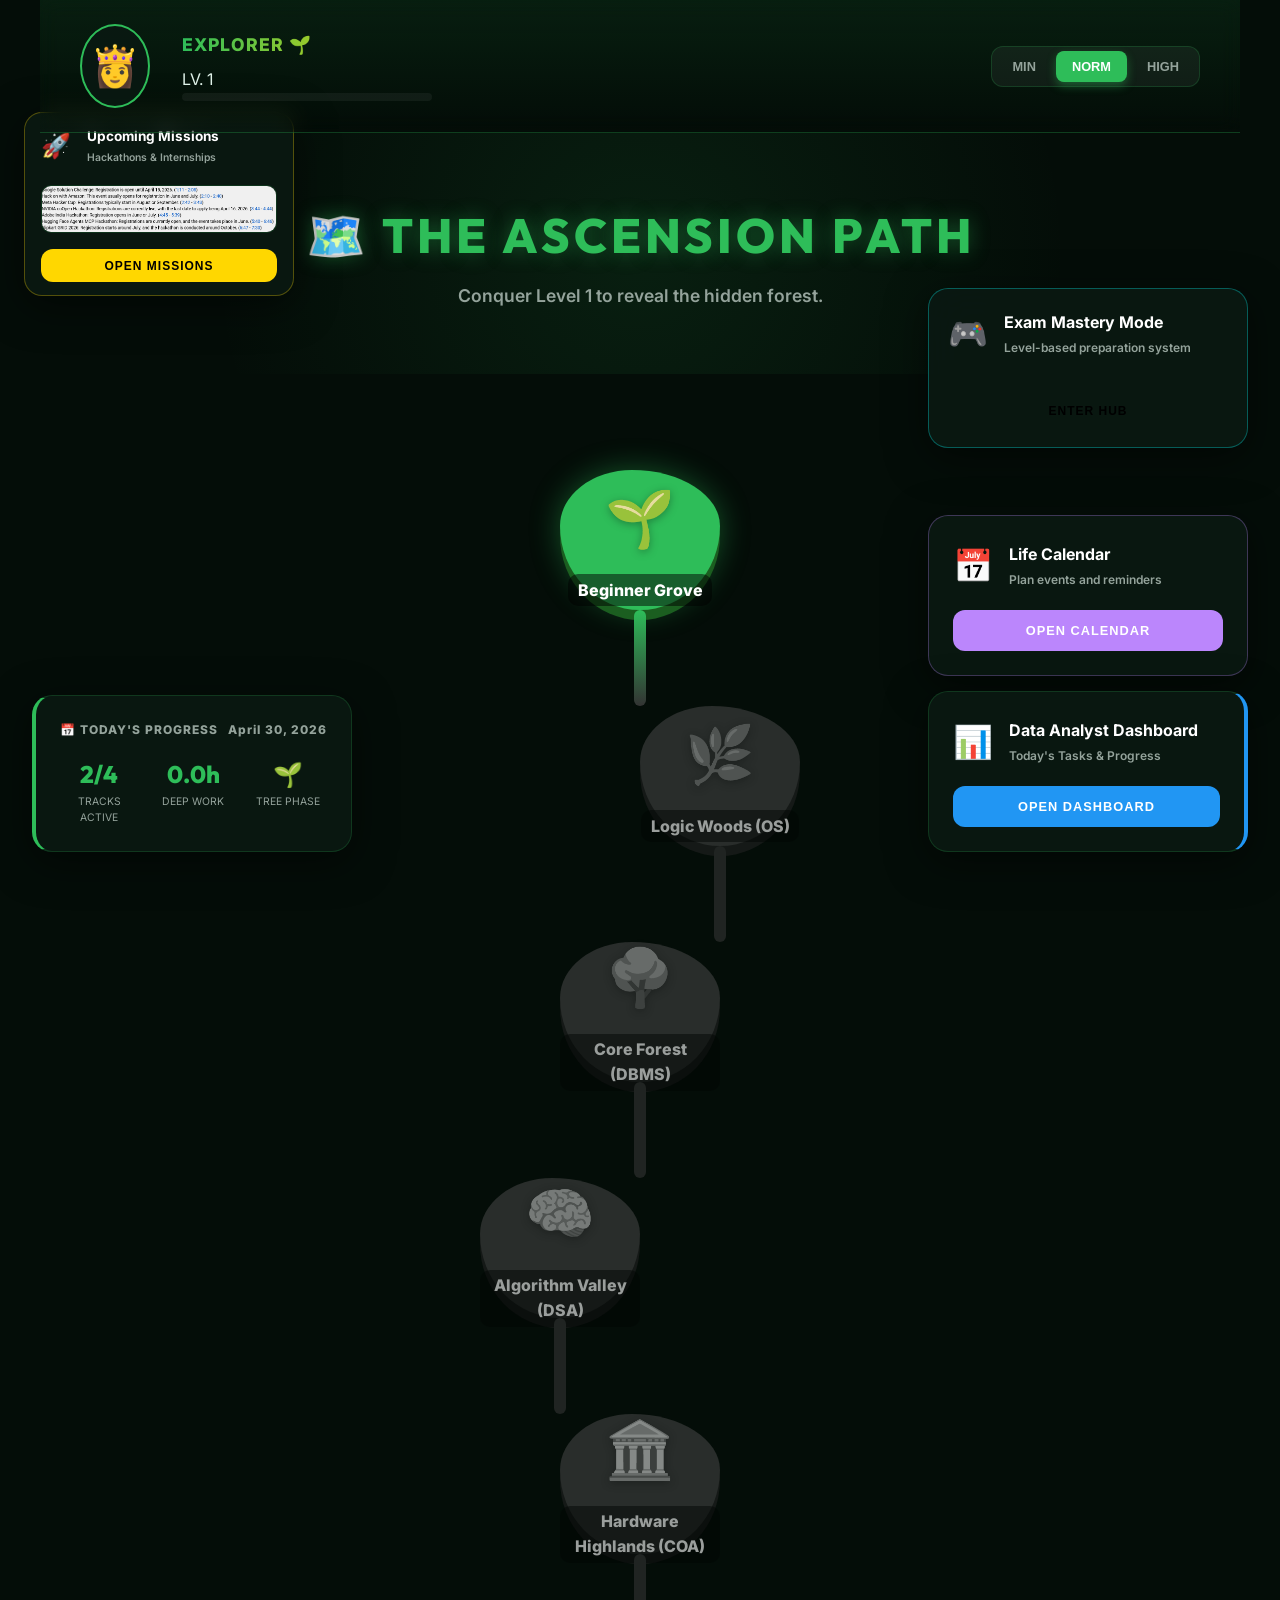
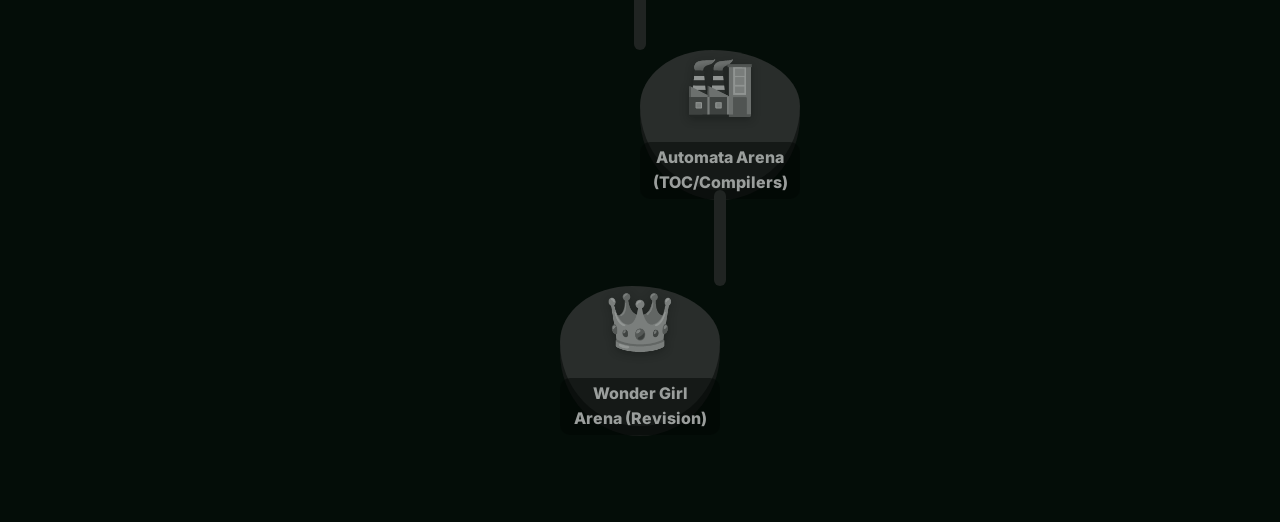
==== index.html @ e0b8d922 "🎮 FEATURE: Implemented 'Exam Mastery Mode' Hub. Added 3-level gamified study planner, progress track" ====
<!DOCTYPE html>
<html lang="en">
<head>
    <meta charset="UTF-8">
    <meta name="viewport" content="width=device-width, initial-scale=1.0">
    <title>SkillUp 2027 | The Forest Ascension Game</title>
    <link rel="stylesheet" href="style.css">
    <link href="https://fonts.googleapis.com/css2?family=Outfit:wght@400;700;800&family=Inter:wght@400;700&display=swap" rel="stylesheet">
</head>
<body class="theme-normal">
    <div id="toast" class="toast"></div>

    <div class="game-container">
        <!-- HUD & STREAK (UI/UX DESIGNER) -->
        <header class="game-hud">
            <div class="player-stats">
                <div class="player-avatar">👸</div>
                <div class="player-info">
                    <div id="playerRank" class="rank-title">Explorer 🌱</div>
                    <div class="xp-container">
                        <div class="xp-label">LV. <span id="playerLevel">1</span></div>
                        <div class="xp-bar-bg"><div id="xpFill" class="xp-bar-fill"></div></div>
                    </div>
                </div>
            </div>
            <div class="header-controls">
                <div id="energySelector" class="energy-modes">
                    <button class="energy-btn" data-mode="min">Min</button>
                    <button class="energy-btn active" data-mode="normal">Norm</button>
                    <button class="energy-btn" data-mode="high">High</button>
                </div>
            </div>
        </header>

        <main id="app">
            <!-- VIEW: HOME (WORLD MAP) -->
            <section id="view-home" class="view active">
                <div class="map-header">
                    <h2>🗺️ THE ASCENSION PATH</h2>
                    <p>Conquer Level 1 to reveal the hidden forest.</p>
                </div>
                
                <div id="levelPath" class="level-path-container"></div>
            </section>
        </main>

        <!-- FLOATING STATUS CARD (LEFT) -->
        <div class="daily-status-card">
            <div class="status-header">
                <span>📅 TODAY'S PROGRESS</span>
                <span class="status-date">April 30, 2026</span>
            </div>
            <div class="status-grid">
                <div class="stat-item">
                    <div class="stat-value">2/4</div>
                    <div class="stat-label">Tracks Active</div>
                </div>
                <div class="stat-item">
                    <div class="stat-value" id="statusFocusHours">0.0h</div>
                    <div class="stat-label">Deep Work</div>
                </div>
                <div class="stat-item">
                    <div class="stat-value">🌱</div>
                    <div class="stat-label">Tree Phase</div>
                </div>
            </div>
        </div>

        <!-- HACKATHON PORTAL (RIGHT-TOPMOST) -->
        <div class="hackathon-portal-card border-glow-gold">
            <div class="da-header">
                <span class="da-emoji">🚀</span>
                <div class="da-titles">
                    <h4>Upcoming Missions</h4>
                    <p>Hackathons & Internships</p>
                </div>
            </div>
            <div class="hackathon-img-container">
                <img src="hackathons.png" alt="Upcoming Hackathons" class="hackathon-img">
            </div>
            <button class="hackathon-btn" onclick="window.location.href='hackathons.html'">Open Missions</button>
        </div>

        <!-- EXAM MASTERY PORTAL (NEW) -->
        <div class="exam-portal-card border-glow-cyan">
            <div class="da-header">
                <span class="da-emoji">🎮</span>
                <div class="da-titles">
                    <h4>Exam Mastery Mode</h4>
                    <p>Level-based preparation system</p>
                </div>
            </div>
            <button class="exam-btn" onclick="window.location.href='exam.html'">Enter Hub</button>
        </div>

        <!-- LIFE CALENDAR PORTAL (RIGHT-MID) -->
        <div class="calendar-portal-card border-glow-purple">
            <div class="da-header">
                <span class="da-emoji">📅</span>
                <div class="da-titles">
                    <h4>Life Calendar</h4>
                    <p>Plan events and reminders</p>
                </div>
            </div>
            <button class="calendar-btn" onclick="window.location.href='calendar.html'">Open Calendar</button>
        </div>

        <!-- DATA ANALYST PORTAL (RIGHTBOTTOM) -->
        <div class="da-portal-card border-glow">
            <div class="da-header">
                <span class="da-emoji">📊</span>
                <div class="da-titles">
                    <h4>Data Analyst Dashboard</h4>
                    <p>Today's Tasks & Progress</p>
                </div>
            </div>
            <button class="da-btn" onclick="window.location.href='data_analyst.html'">Open Dashboard</button>
        </div>

        <footer class="game-footer">
            <!-- Footer controls if needed -->
        </footer>
    </div>

    <!-- LOAD SHARED ENGINE FIRST, THEN PAGE LOGIC -->
    <script src="shared.js"></script>
    <script src="map.js"></script>
</body>
</html>
---- style.css ----
/* style.css: Forest Ascension Base Styles & Variables 🌿 */

:root {
    --bg-dark: #040d08;
    --card-bg: rgba(10, 25, 18, 0.85);
    --primary: #2ebd59;
    --primary-glow: rgba(46, 189, 89, 0.4);
    --accent-gold: #ffd700;
    --accent-red: #ff4b2b;
    --text-main: #e0f2e9;
    --text-muted: #94a39b;
    --card-border: rgba(46, 189, 89, 0.2);
    --purple: #bb86fc;
    --blue: #2196f3;
    --orange: #ff9800;
    --transition: all 0.4s cubic-bezier(0.175, 0.885, 0.32, 1.275);
}

* { margin: 0; padding: 0; box-sizing: border-box; }

body {
    background-color: var(--bg-dark);
    color: var(--text-main);
    font-family: 'Inter', sans-serif;
    line-height: 1.6;
    overflow-x: hidden;
}

h1, h2, h3 { font-family: 'Outfit', sans-serif; font-weight: 800; }

.game-container { max-width: 1200px; margin: 0 auto; min-height: 100vh; }

/* --- HUD & Navigation --- */
.game-hud {
    padding: 1.5rem 2.5rem;
    display: flex;
    justify-content: space-between;
    align-items: center;
    background: linear-gradient(180deg, rgba(46,189,89,0.1) 0%, transparent 100%);
    border-bottom: 1px solid var(--card-border);
    position: sticky; top: 0; z-index: 1000; backdrop-filter: blur(10px);
}

.game-hud.hud-minimized {
    padding: 0.8rem 2rem;
    background: rgba(4, 13, 8, 0.8);
    border-bottom: 2px solid var(--primary);
}

.player-stats { display: flex; align-items: center; gap: 2rem; }
.player-avatar { 
    font-size: 2.5rem; padding: 0.5rem; background: var(--card-bg); 
    border-radius: 50%; border: 2px solid var(--primary);
}
.player-avatar.mini { font-size: 1.8rem; }

.player-info { display: flex; flex-direction: column; }
.rank-title {
    font-size: 1.1rem; font-weight: 800;
    background: linear-gradient(90deg, var(--primary), var(--accent-gold), var(--primary));
    background-size: 200% auto;
    -webkit-background-clip: text;
    background-clip: text;
    -webkit-text-fill-color: transparent;
    animation: shimmerText 5s linear infinite;
    text-transform: uppercase; letter-spacing: 1px;
}
.rank-title.mini { font-size: 0.9rem; }

@keyframes shimmerText { to { background-position: 200% center; } }

.xp-container { width: 250px; margin-top: 0.5rem; }
.xp-container.mini { width: 150px; margin-top: 0; }
.xp-bar-bg { width: 100%; height: 8px; background: rgba(255,255,255,0.05); border-radius: 10px; overflow: hidden; }
.xp-bar-fill { height: 100%; background: var(--primary); box-shadow: 0 0 15px var(--primary-glow); transition: width 0.6s ease; }

/* --- Energy Selector Pills --- */
.energy-modes {
    display: flex;
    background: rgba(255, 255, 255, 0.05);
    border: 1px solid var(--card-border);
    padding: 4px;
    border-radius: 12px;
    gap: 4px;
}

.energy-btn {
    background: transparent;
    border: none;
    color: var(--text-muted);
    padding: 0.5rem 1rem;
    font-size: 0.8rem;
    font-weight: 800;
    border-radius: 8px;
    cursor: pointer;
    transition: var(--transition);
    text-transform: uppercase;
}

.energy-btn.active {
    background: var(--primary);
    color: white;
    box-shadow: 0 4px 10px var(--primary-glow);
}

.energy-btn:hover:not(.active) {
    background: rgba(46, 189, 89, 0.1);
    color: var(--primary);
}

/* --- Map Hero Section --- */
.map-header {
    text-align: center;
    padding: 4rem 2rem;
    background: radial-gradient(circle at center, rgba(46, 189, 89, 0.1) 0%, transparent 70%);
}

.map-header h2 {
    font-size: 3rem;
    color: var(--primary);
    letter-spacing: 4px;
    text-shadow: 0 0 20px var(--primary-glow);
    margin-bottom: 0.5rem;
}

.map-header p {
    color: var(--text-muted);
    font-weight: 600;
    font-size: 1.1rem;
}

/* --- Floating Status Dashboard --- */
.daily-status-card {
    position: fixed;
    bottom: 3rem;
    left: 2rem;
    background: rgba(10, 25, 18, 0.9);
    backdrop-filter: blur(20px);
    border: 1px solid var(--card-border);
    border-left: 4px solid var(--primary);
    padding: 1.5rem;
    border-radius: 20px;
    width: 320px;
    z-index: 50;
    box-shadow: 0 10px 40px rgba(0,0,0,0.5);
    animation: slideInLeft 0.8s cubic-bezier(0.175, 0.885, 0.32, 1.275);
}

.status-header {
    display: flex;
    justify-content: space-between;
    font-size: 0.75rem;
    font-weight: 800;
    color: var(--text-muted);
    letter-spacing: 1px;
    margin-bottom: 1rem;
}

.status-grid {
    display: grid;
    grid-template-columns: repeat(3, 1fr);
    gap: 1rem;
    text-align: center;
}

.stat-value {
    font-size: 1.5rem;
    font-family: 'Outfit';
    font-weight: 800;
    color: var(--primary);
}

.stat-label {
    font-size: 0.65rem;
    color: var(--text-muted);
    text-transform: uppercase;
}

@keyframes slideInLeft {
    from { transform: translateX(-100px); opacity: 0; }
    to { transform: translateX(0); opacity: 1; }
}

/* --- Data Analyst Portal (Right Card) --- */
.da-portal-card {
    position: fixed;
    bottom: 3rem;
    right: 2rem;
    background: rgba(10, 25, 18, 0.9);
    backdrop-filter: blur(20px);
    border: 1px solid var(--card-border);
    border-right: 4px solid var(--blue);
    padding: 1.5rem;
    border-radius: 20px;
    width: 320px;
    z-index: 50;
    box-shadow: 0 10px 40px rgba(0,0,0,0.5);
    animation: slideInRight 0.8s cubic-bezier(0.175, 0.885, 0.32, 1.275);
}

.da-header {
    display: flex;
    align-items: center;
    gap: 1rem;
    margin-bottom: 1.2rem;
}

.da-emoji { font-size: 2rem; }
.da-titles h4 { font-size: 1rem; color: white; margin-bottom: 2px; }
.da-titles p { font-size: 0.75rem; color: var(--text-muted); font-weight: 600; }

.da-btn {
    background: var(--blue);
    color: white;
    border: none;
    padding: 0.8rem;
    border-radius: 12px;
    font-weight: 800;
    cursor: pointer;
    width: 100%;
    transition: var(--transition);
    text-transform: uppercase;
    font-size: 0.8rem;
    letter-spacing: 1px;
}

.da-btn:hover {
    transform: scale(1.05);
    box-shadow: 0 0 20px rgba(33, 150, 243, 0.4);
    filter: brightness(1.1);
}

/* --- Life Calendar Portal (Right-Top) --- */
.calendar-portal-card {
    position: fixed;
    bottom: 14rem;
    right: 2rem;
    background: rgba(10, 25, 18, 0.9);
    backdrop-filter: blur(20px);
    border: 1px solid var(--card-border);
    border-right: 4px solid var(--purple);
    padding: 1.5rem;
    border-radius: 20px;
    width: 320px;
    z-index: 50;
    box-shadow: 0 10px 40px rgba(0,0,0,0.5);
    animation: slideInRight 0.8s cubic-bezier(0.175, 0.885, 0.32, 1.275);
}

.border-glow-purple { border: 1px solid rgba(187, 134, 252, 0.3) !important; }

.calendar-btn {
    background: var(--purple);
    color: white;
    border: none;
    padding: 0.8rem;
    border-radius: 12px;
    font-weight: 800;
    cursor: pointer;
    width: 100%;
    transition: var(--transition);
    text-transform: uppercase;
    font-size: 0.8rem;
    letter-spacing: 1px;
}

.calendar-btn:hover {
    transform: scale(1.05);
    box-shadow: 0 0 20px rgba(187, 134, 252, 0.4);
    filter: brightness(1.1);
}

/* --- Hackathon Portal (Left-Top) --- */
.hackathon-portal-card {
    position: fixed;
    top: 7rem;
    left: 1.5rem;
    background: rgba(10, 25, 18, 0.9);
    backdrop-filter: blur(20px);
    border: 1px solid var(--card-border);
    border-left: 4px solid var(--accent-gold);
    padding: 0.8rem 1rem;
    border-radius: 18px;
    width: 270px;
    z-index: 50;
    box-shadow: 0 10px 40px rgba(0,0,0,0.5);
    animation: slideInLeft 0.8s cubic-bezier(0.175, 0.885, 0.32, 1.275);
}

.hackathon-portal-card .da-emoji { font-size: 1.5rem; }
.hackathon-portal-card .da-titles h4 { font-size: 0.85rem; }
.hackathon-portal-card .da-titles p { font-size: 0.65rem; }

/* --- Exam Mastery Portal (Cyan Accent) --- */
.exam-portal-card {
    position: fixed;
    top: 18rem; /* Positioned below Hackathon portal */
    right: 2rem;
    background: rgba(10, 25, 18, 0.9);
    backdrop-filter: blur(20px);
    border: 1px solid var(--card-border);
    border-right: 4px solid var(--accent-cyan);
    padding: 1.2rem;
    border-radius: 20px;
    width: 320px;
    z-index: 50;
    box-shadow: 0 10px 40px rgba(0,0,0,0.5);
    animation: slideInRight 0.8s cubic-bezier(0.175, 0.885, 0.32, 1.275);
}

.border-glow-cyan { border: 1px solid rgba(0, 255, 255, 0.3) !important; }

.exam-btn {
    background: var(--accent-cyan);
    color: black;
    border: none;
    padding: 0.6rem;
    border-radius: 12px;
    font-weight: 800;
    cursor: pointer;
    width: 100%;
    margin-top: 1rem;
    transition: var(--transition);
    text-transform: uppercase;
    font-size: 0.75rem;
    letter-spacing: 1px;
}

.exam-btn:hover {
    transform: scale(1.05);
    box-shadow: 0 0 20px rgba(0, 255, 255, 0.4);
    filter: brightness(1.1);
}

/* --- Level Layout --- */
.level-group {
    background: rgba(255, 255, 255, 0.03);
    border: 1px solid var(--card-border);
    border-radius: 20px;
    padding: 1.5rem;
    margin-bottom: 2rem;
}

.level-header {
    display: flex;
    justify-content: space-between;
    align-items: center;
    margin-bottom: 1.5rem;
}

.level-title {
    font-size: 1.2rem;
    font-weight: 800;
    color: var(--text-main);
}

.phase-tag {
    padding: 0.4rem 0.8rem;
    border-radius: 20px;
    font-size: 0.75rem;
    font-weight: 700;
    text-transform: uppercase;
}

.phase-foundation { background: rgba(46, 189, 89, 0.2); color: var(--primary); }
.phase-strengthen { background: rgba(255, 215, 0, 0.2); color: var(--accent-gold); }
.phase-exam { background: rgba(255, 87, 87, 0.2); color: #ff5757; }

.task-grid-exam {
    display: grid;
    grid-template-columns: repeat(auto-fill, minmax(280px, 1fr));
    gap: 1.2rem;
}

.day-card-mastery {
    background: rgba(255, 255, 255, 0.05);
    border: 1px solid var(--card-border);
    border-radius: 15px;
    padding: 1.2rem;
    transition: var(--transition);
}

.day-card-mastery:hover {
    background: rgba(255, 255, 255, 0.08);
    transform: translateY(-5px);
}

.day-date-mastery {
    font-size: 0.85rem;
    font-weight: 700;
    color: var(--text-muted);
    margin-bottom: 0.8rem;
    display: block;
}

.subject-item {
    display: flex;
    align-items: center;
    gap: 10px;
    margin-bottom: 0.6rem;
    cursor: pointer;
}

.subject-name {
    font-size: 0.95rem;
    font-weight: 600;
    color: var(--text-main);
}

.subject-desc {
    font-size: 0.75rem;
    color: var(--text-muted);
    font-weight: 400;
}

.hackathon-btn {
    background: var(--accent-gold);
    color: black;
    border: none;
    padding: 0.6rem;
    border-radius: 12px;
    font-weight: 800;
    cursor: pointer;
    width: 100%;
    margin-top: 1rem;
    transition: var(--transition);
    text-transform: uppercase;
    font-size: 0.75rem;
    letter-spacing: 1px;
}

.hackathon-btn:hover {
    transform: scale(1.05);
    box-shadow: 0 0 20px rgba(255, 215, 0, 0.4);
    filter: brightness(1.1);
}

/* --- Hackathon Hub Page --- */
.hub-view-container {
    max-width: 1000px;
    margin: 2rem auto;
    background: var(--card-bg);
    backdrop-filter: blur(20px);
    border: 1px solid var(--card-border);
    border-radius: 25px;
    padding: 2.5rem;
    box-shadow: 0 20px 50px rgba(0,0,0,0.5);
    animation: fadeIn 0.8s ease-out;
}

.hub-img-full {
    width: 100%;
    border-radius: 15px;
    border: 1px solid var(--card-border);
    box-shadow: 0 10px 30px rgba(0,0,0,0.3);
}

.border-glow-gold { border: 1px solid rgba(255, 215, 0, 0.3) !important; }

.hackathon-img-container {
    margin-top: 0.8rem;
    border-radius: 10px;
    overflow: hidden;
    border: 1px solid var(--card-border);
    max-height: 120px;
    overflow-y: auto;
    background: rgba(0,0,0,0.2);
}

.hackathon-img {
    width: 100%;
    display: block;
    filter: brightness(0.9) contrast(1.1);
}

/* Custom scrollbar for the image container */
.hackathon-img-container::-webkit-scrollbar { width: 4px; }
.hackathon-img-container::-webkit-scrollbar-track { background: transparent; }
.hackathon-img-container::-webkit-scrollbar-thumb { background: var(--accent-gold); border-radius: 10px; }

@keyframes slideInRight {
    from { transform: translateX(100px); opacity: 0; }
    to { transform: translateX(0); opacity: 1; }
}

/* --- Common UI (Modals, Toasts) --- */
.toast {
    position: fixed; top: 20px; left: 50%; transform: translateX(-50%) translateY(-100px);
    background: var(--primary); color: white; padding: 1rem 2.5rem; border-radius: 30px; 
    box-shadow: 0 10px 30px rgba(0,0,0,0.5); z-index: 10000; transition: var(--transition); opacity: 0;
}
.toast.active { transform: translateX(-50%) translateY(0); opacity: 1; }

.modal {
    position: fixed; inset: 0; background: rgba(0,0,0,0.85); display: flex; align-items: center; justify-content: center;
    z-index: 9999; opacity: 0; pointer-events: none; transition: opacity 0.3s ease;
}
.modal.active { opacity: 1; pointer-events: all; }
.modal-content { background: #0a1912; width: 90%; max-width: 600px; border: 1px solid var(--primary); border-radius: 25px; padding: 2.5rem; position: relative; }

.close-btn { position: absolute; top: 1rem; right: 1.5rem; font-size: 2rem; cursor: pointer; color: var(--text-muted); }
.mission-box { background: rgba(255,255,255,0.05); padding: 1.5rem; border-radius: 15px; margin: 1.5rem 0; border: 1px solid var(--card-border); }
.mission-text { font-size: 1.3rem; font-weight: 800; color: white; }

.btn-main { background: var(--primary); color: white; border: none; padding: 1rem 2rem; border-radius: 15px; font-weight: 800; cursor: pointer; width: 100%; transition: var(--transition); }
.btn-main:hover { transform: scale(1.02); filter: brightness(1.1); box-shadow: 0 5px 20px var(--primary-glow); }

.btn-back-main {
    background: rgba(255, 255, 255, 0.05);
    border: 1px solid var(--card-border);
    color: var(--text-main);
    padding: 0.6rem 1.2rem;
    border-radius: 12px;
    font-weight: 800;
    cursor: pointer;
    transition: var(--transition);
    font-size: 0.85rem;
    display: flex;
    align-items: center;
    gap: 0.5rem;
}

.btn-back-main:hover {
    background: var(--card-border);
    transform: translateX(-5px);
    color: var(--primary);
    box-shadow: 0 0 15px var(--primary-glow);
}

/* --- Checkbox --- */
.check-container { display: flex; align-items: center; gap: 1rem; cursor: pointer; margin-bottom: 1.5rem; }
.checkmark { width: 25px; height: 25px; border: 2px solid var(--primary); border-radius: 6px; position: relative; }

/* --- Duolingo Island Path Layout --- */
.level-path-container {
    padding: 6rem 2rem;
    display: flex;
    flex-direction: column;
    align-items: center;
    gap: 6rem;
    max-width: 800px;
    margin: 0 auto;
    position: relative;
}

.island-node {
    width: 160px;
    height: 140px;
    background: #2e7d32;
    /* Forest Green */
    border-radius: 45% 55% 50% 50% / 40% 40% 60% 60%;
    /* Irregular Island Shape */
    display: flex;
    flex-direction: column;
    justify-content: center;
    align-items: center;
    text-align: center;
    cursor: pointer;
    transition: var(--transition);
    position: relative;
    z-index: 2;
    box-shadow: 0 10px 0 #1b5e20;
    /* 3D Depth */
}

/* Zig-zag offsets for Duolingo feel */
.island-node:nth-child(4n+1) { transform: translateX(0); }
.island-node:nth-child(4n+2) { transform: translateX(80px); }
.island-node:nth-child(4n+3) { transform: translateX(0); }
.island-node:nth-child(4n+4) { transform: translateX(-80px); }

.island-node.completed {
    background: #fbc02d;
    box-shadow: 0 10px 0 #f57f17;
}

.island-node.active {
    background: var(--primary);
    box-shadow: 0 10px 0 #1b5e20, 0 0 30px var(--primary-glow);
    animation: floatIsland 3s infinite ease-in-out;
}

@keyframes floatIsland {
    0%, 100% { transform: translateY(0) scale(1.1); }
    50% { transform: translateY(-10px) scale(1.12); }
}

.island-node.locked {
    background: #424242;
    box-shadow: 0 10px 0 #212121;
    filter: grayscale(1) opacity(0.6);
    cursor: not-allowed;
    pointer-events: none;
}

.island-icon {
    font-size: 3.5rem;
    margin-bottom: 0.2rem;
    filter: drop-shadow(0 2px 4px rgba(0, 0, 0, 0.3));
}

.island-label {
    font-size: 1rem;
    font-weight: 800;
    color: white;
    background: rgba(0, 0, 0, 0.5);
    padding: 0.2rem 0.6rem;
    border-radius: 10px;
    margin-top: 0.5rem;
}

/* Duolingo Connectors (The Path) */
.island-connector {
    width: 12px;
    background: #333;
    position: absolute;
    top: 100%;
    left: 50%;
    transform: translateX(-50%);
    height: 6rem;
    z-index: 1;
    border-radius: 6px;
}

.island-node.completed .island-connector {
    background: #fbc02d;
}

.island-node.active .island-connector {
    background: linear-gradient(to bottom, var(--primary), #333);
}

.island-node:last-child .island-connector {
    display: none;
}
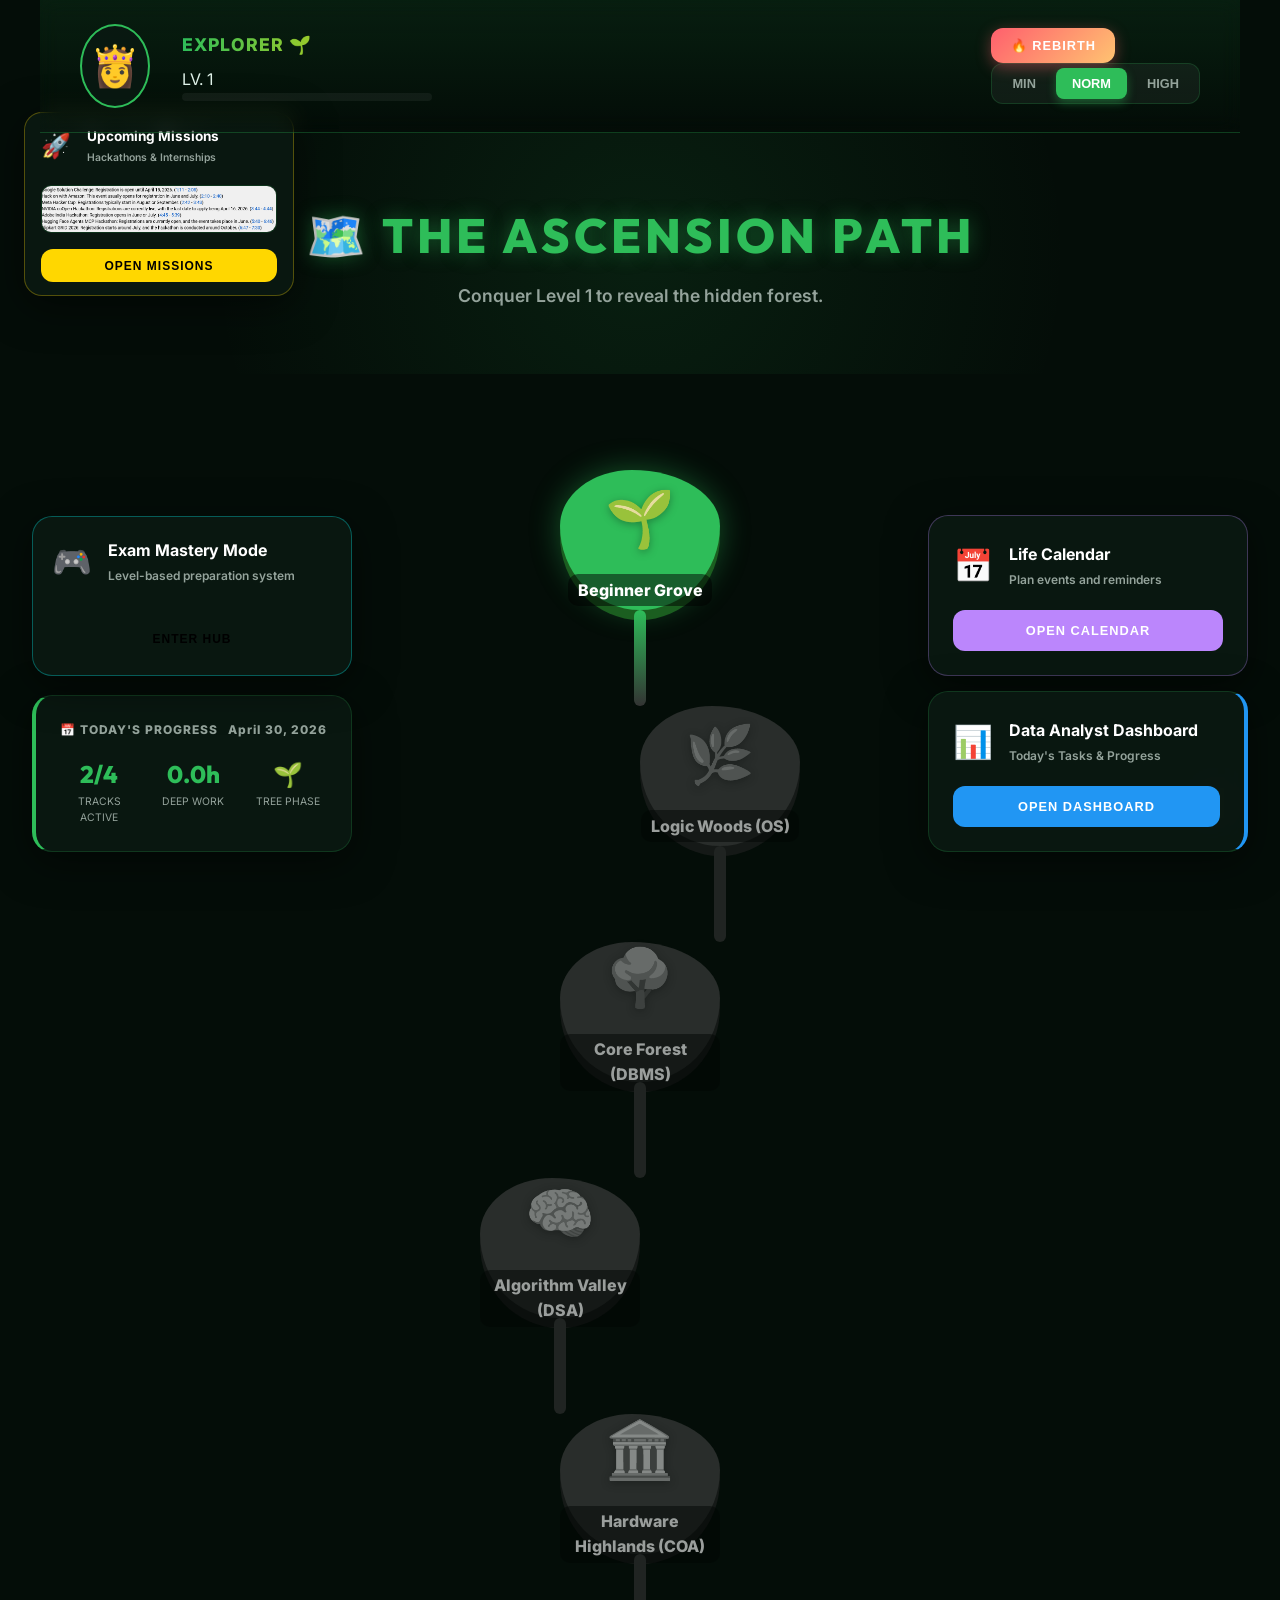
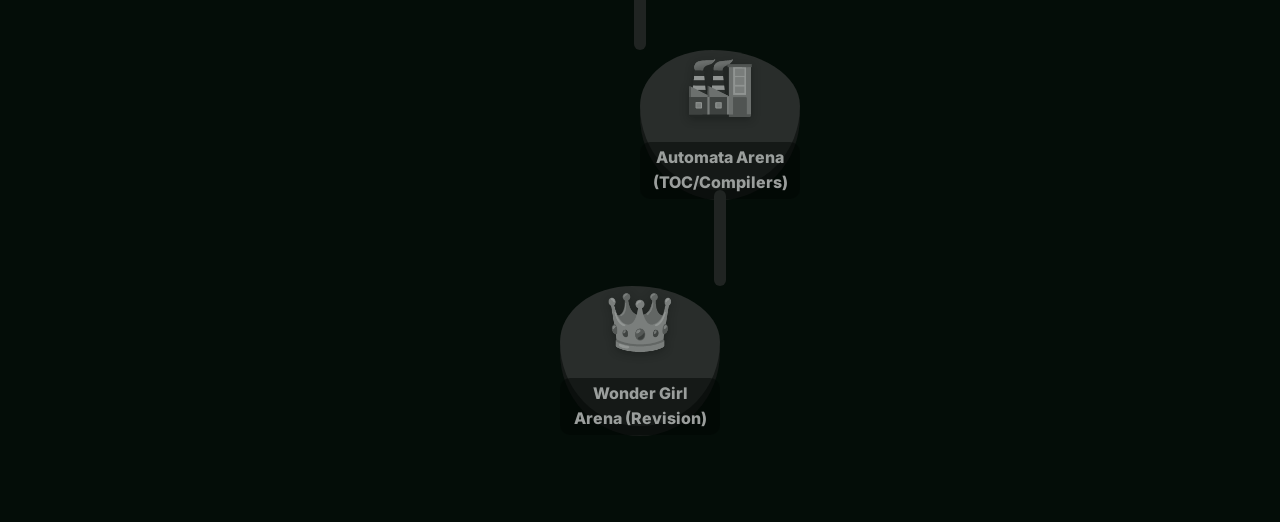
==== commit 29623264: "🔥 PROJECT REBIRTH: Implemented Phoenix Reset, 7-Day ML Sprint, Tree Growth Magic, and 5 AM Purpose r" ====
--- a/index.html
+++ b/index.html
@@ -24,6 +24,7 @@
                 </div>
             </div>
             <div class="header-controls">
+                <button class="phoenix-reset-btn" onclick="window.phoenixReset()" title="Phoenix Reset: Restart from April 10th">🔥 Rebirth</button>
                 <div id="energySelector" class="energy-modes">
                     <button class="energy-btn" data-mode="min">Min</button>
                     <button class="energy-btn active" data-mode="normal">Norm</button>
@@ -41,6 +42,12 @@
                 </div>
                 
                 <div id="levelPath" class="level-path-container"></div>
+
+                <!-- THE TREE OF RESILIENCE -->
+                <div class="tree-of-resilience" id="streakTree">
+                    <div class="tree-trunk"></div>
+                    <div id="treeLeaves" class="tree-leaves"></div>
+                </div>
             </section>
         </main>
 
--- a/style.css
+++ b/style.css
@@ -294,18 +294,18 @@
 /* --- Exam Mastery Portal (Cyan Accent) --- */
 .exam-portal-card {
     position: fixed;
-    top: 18rem; /* Positioned below Hackathon portal */
-    right: 2rem;
+    bottom: 14rem; /* Positioned above Today's Progress */
+    left: 2rem;
     background: rgba(10, 25, 18, 0.9);
     backdrop-filter: blur(20px);
     border: 1px solid var(--card-border);
-    border-right: 4px solid var(--accent-cyan);
+    border-left: 4px solid var(--accent-cyan);
     padding: 1.2rem;
     border-radius: 20px;
     width: 320px;
     z-index: 50;
     box-shadow: 0 10px 40px rgba(0,0,0,0.5);
-    animation: slideInRight 0.8s cubic-bezier(0.175, 0.885, 0.32, 1.275);
+    animation: slideInLeft 0.8s cubic-bezier(0.175, 0.885, 0.32, 1.275);
 }
 
 .border-glow-cyan { border: 1px solid rgba(0, 255, 255, 0.3) !important; }
@@ -528,8 +528,57 @@
 }
 
 /* --- Checkbox --- */
-.check-container { display: flex; align-items: center; gap: 1rem; cursor: pointer; margin-bottom: 1.5rem; }
-.checkmark { width: 25px; height: 25px; border: 2px solid var(--primary); border-radius: 6px; position: relative; }
+.check-container {
+    display: flex;
+    align-items: center;
+    cursor: pointer;
+    position: relative;
+    user-select: none;
+}
+
+.check-container input {
+    position: absolute;
+    opacity: 0;
+    cursor: pointer;
+    height: 0;
+    width: 0;
+}
+
+.checkmark {
+    height: 24px;
+    width: 24px;
+    background-color: rgba(255, 255, 255, 0.05);
+    border: 2px solid var(--primary);
+    border-radius: 6px;
+    transition: var(--transition);
+    position: relative;
+    display: inline-block;
+}
+
+.check-container:hover input ~ .checkmark {
+    background-color: rgba(46, 189, 89, 0.1);
+}
+
+.check-container input:checked ~ .checkmark {
+    background-color: var(--primary);
+}
+
+.checkmark:after {
+    content: "";
+    position: absolute;
+    display: none;
+    left: 7px;
+    top: 3px;
+    width: 6px;
+    height: 11px;
+    border: solid white;
+    border-width: 0 3px 3px 0;
+    transform: rotate(45deg);
+}
+
+.check-container input:checked ~ .checkmark:after {
+    display: block;
+}
 
 /* --- Duolingo Island Path Layout --- */
 .level-path-container {
@@ -632,4 +681,99 @@
 
 .island-node:last-child .island-connector {
     display: none;
+}
+
+/* --- Phoenix Reset Button --- */
+.phoenix-reset-btn {
+    background: linear-gradient(135deg, #ff5f6d, #ffc371);
+    color: white;
+    border: none;
+    padding: 0.6rem 1.2rem;
+    border-radius: 12px;
+    font-weight: 800;
+    cursor: pointer;
+    font-size: 0.8rem;
+    box-shadow: 0 4px 15px rgba(255, 95, 109, 0.4);
+    transition: var(--transition);
+    text-transform: uppercase;
+    letter-spacing: 1px;
+    margin-right: 1rem;
+}
+
+.phoenix-reset-btn:hover {
+    transform: scale(1.05) rotate(-2deg);
+    box-shadow: 0 0 25px rgba(255, 95, 109, 0.6);
+}
+
+/* --- The Tree of Resilience --- */
+.tree-of-resilience {
+    position: absolute;
+    bottom: 2rem;
+    right: 2rem;
+    width: 60px;
+    height: 80px;
+    display: flex;
+    flex-direction: column;
+    align-items: center;
+    pointer-events: none;
+}
+
+.tree-trunk {
+    width: 12px;
+    height: 30px;
+    background: #5d4037;
+    border-radius: 2px;
+    position: relative;
+    z-index: 1;
+}
+
+.tree-leaves {
+    width: 60px;
+    height: 40px;
+    position: relative;
+    display: flex;
+    flex-wrap: wrap;
+    justify-content: center;
+    gap: 4px;
+    margin-bottom: -5px;
+}
+
+.leaf {
+    width: 12px;
+    height: 12px;
+    background: var(--primary);
+    border-radius: 50% 0 50% 0;
+    transform: rotate(45deg);
+    animation: leafAppear 0.5s ease-out forwards;
+    box-shadow: 0 0 10px var(--primary-glow);
+}
+
+@keyframes leafAppear {
+    from { transform: scale(0) rotate(0); opacity: 0; }
+    to { transform: scale(1) rotate(45deg); opacity: 1; }
+}
+
+/* --- Magic Glows --- */
+.phoenix-reborn-text {
+    background: linear-gradient(90deg, #ffc371, #ff5f6d);
+    -webkit-background-clip: text;
+    background-clip: text;
+    -webkit-text-fill-color: transparent;
+    font-weight: 800;
+    filter: drop-shadow(0 0 5px rgba(255, 95, 109, 0.5));
+    animation: pulseGlow 2s infinite ease-in-out;
+}
+
+@keyframes pulseGlow {
+    0%, 100% { filter: drop-shadow(0 0 5px rgba(255, 95, 109, 0.5)); }
+    50% { filter: drop-shadow(0 0 15px rgba(255, 95, 109, 0.8)); }
+}
+
+.island-node.active .island-icon {
+    animation: floatingMagic 3s infinite ease-in-out;
+}
+
+@keyframes floatingMagic {
+    0%, 100% { transform: translateY(0) scale(1.1); filter: drop-shadow(0 0 10px var(--primary-glow)); }
+    50% { transform: translateY(-10px) scale(1.15); filter: drop-shadow(0 0 20px var(--primary-glow)); }
 }
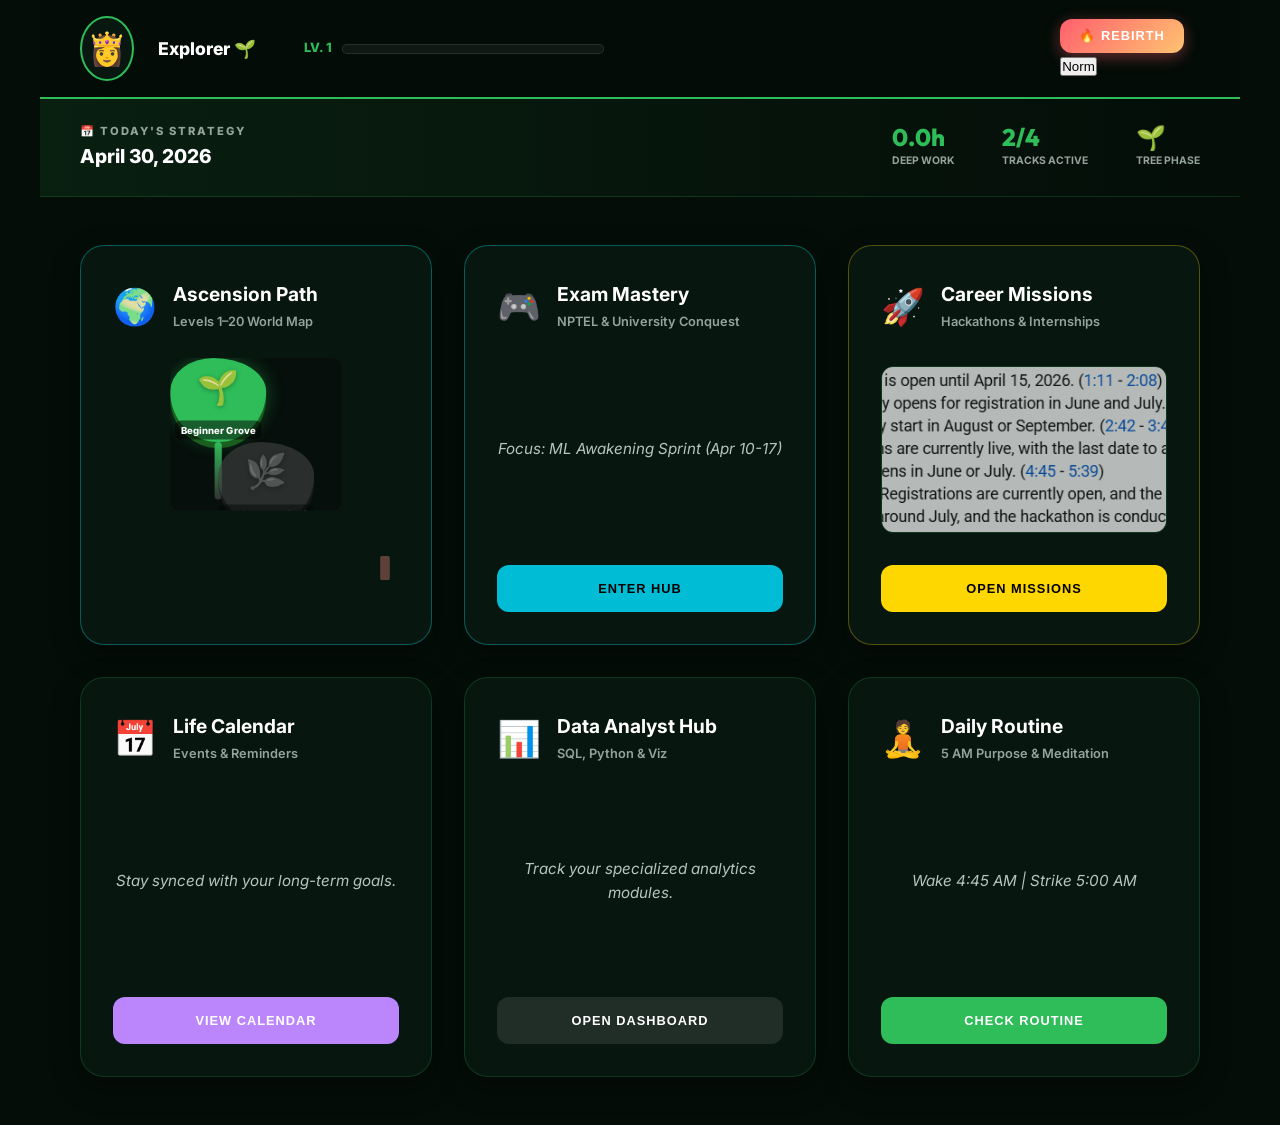
==== commit a3d89da3: "🎬 NETFLIX HUB TRANSFORMATION: Re-architected homepage into a 2x3 Mission Control grid. Organized all" ====
--- a/index.html
+++ b/index.html
@@ -3,7 +3,7 @@
 <head>
     <meta charset="UTF-8">
     <meta name="viewport" content="width=device-width, initial-scale=1.0">
-    <title>SkillUp 2027 | The Forest Ascension Game</title>
+    <title>SkillUp 2027 | Mission Control Hub</title>
     <link rel="stylesheet" href="style.css">
     <link href="https://fonts.googleapis.com/css2?family=Outfit:wght@400;700;800&family=Inter:wght@400;700&display=swap" rel="stylesheet">
 </head>
@@ -11,125 +11,145 @@
     <div id="toast" class="toast"></div>
 
     <div class="game-container">
-        <!-- HUD & STREAK (UI/UX DESIGNER) -->
-        <header class="game-hud">
+        <!-- 1. HEADER / STATUS BAR (TOP) -->
+        <header class="game-hud status-bar">
             <div class="player-stats">
                 <div class="player-avatar">👸</div>
-                <div class="player-info">
-                    <div id="playerRank" class="rank-title">Explorer 🌱</div>
-                    <div class="xp-container">
-                        <div class="xp-label">LV. <span id="playerLevel">1</span></div>
-                        <div class="xp-bar-bg"><div id="xpFill" class="xp-bar-fill"></div></div>
-                    </div>
+                <div id="playerRank" class="rank-title">Phoenix Reborn 🔥</div>
+                <div class="xp-container">
+                    <span class="xp-label">LV. <span id="playerLevel">1</span></span>
+                    <div class="xp-bar-bg"><div id="xpFill" class="xp-bar-fill"></div></div>
                 </div>
             </div>
             <div class="header-controls">
-                <button class="phoenix-reset-btn" onclick="window.phoenixReset()" title="Phoenix Reset: Restart from April 10th">🔥 Rebirth</button>
+                <button class="phoenix-reset-btn" onclick="window.phoenixReset()">🔥 Rebirth</button>
                 <div id="energySelector" class="energy-modes">
-                    <button class="energy-btn" data-mode="min">Min</button>
                     <button class="energy-btn active" data-mode="normal">Norm</button>
-                    <button class="energy-btn" data-mode="high">High</button>
                 </div>
             </div>
         </header>
 
-        <main id="app">
-            <!-- VIEW: HOME (WORLD MAP) -->
-            <section id="view-home" class="view active">
-                <div class="map-header">
-                    <h2>🗺️ THE ASCENSION PATH</h2>
-                    <p>Conquer Level 1 to reveal the hidden forest.</p>
+        <!-- 2. TODAY'S PROGRESS STRIP (FOCUS AREA) -->
+        <div class="progress-strip">
+            <div class="strip-header">
+                <span>📅 TODAY'S STRATEGY</span>
+                <span class="status-date" id="currentDate">April 30, 2026</span>
+            </div>
+            <div class="strip-grid">
+                <div class="strip-item">
+                    <span class="strip-value" id="statusFocusHours">0.0h</span>
+                    <span class="strip-label">Deep Work</span>
                 </div>
-                
-                <div id="levelPath" class="level-path-container"></div>
+                <div class="strip-item">
+                    <span class="strip-value">2/4</span>
+                    <span class="strip-label">Tracks Active</span>
+                </div>
+                <div class="strip-item">
+                    <span class="strip-value" id="treePhaseEmoji">🌱</span>
+                    <span class="strip-label">Tree Phase</span>
+                </div>
+            </div>
+        </div>
 
+        <!-- 3. MAIN CONTENT GRID (2x3 NETFLIX HUB) -->
+        <main class="hub-grid">
+            
+            <!-- CARD 1: WORLD MAP (ASCENSION PATH) -->
+            <div class="hub-card world-map-card border-glow-cyan">
+                <div class="card-header">
+                    <span class="card-icon">🌍</span>
+                    <div class="card-titles">
+                        <h4>Ascension Path</h4>
+                        <p>Levels 1–20 World Map</p>
+                    </div>
+                </div>
+                <div id="levelPath" class="path-preview-container"></div>
                 <!-- THE TREE OF RESILIENCE -->
                 <div class="tree-of-resilience" id="streakTree">
                     <div class="tree-trunk"></div>
                     <div id="treeLeaves" class="tree-leaves"></div>
                 </div>
-            </section>
+            </div>
+
+            <!-- CARD 2: EXAM MASTERY HUB -->
+            <div class="hub-card exam-card border-glow-cyan">
+                <div class="card-header">
+                    <span class="card-icon">🎮</span>
+                    <div class="card-titles">
+                        <h4>Exam Mastery</h4>
+                        <p>NPTEL & University Conquest</p>
+                    </div>
+                </div>
+                <div class="card-body-preview">
+                    <p class="preview-text">Focus: ML Awakening Sprint (Apr 10-17)</p>
+                </div>
+                <button class="card-btn cyan" onclick="window.location.href='exam.html'">Enter Hub</button>
+            </div>
+
+            <!-- CARD 3: UPCOMING MISSIONS -->
+            <div class="hub-card missions-card border-glow-gold">
+                <div class="card-header">
+                    <span class="card-icon">🚀</span>
+                    <div class="card-titles">
+                        <h4>Career Missions</h4>
+                        <p>Hackathons & Internships</p>
+                    </div>
+                </div>
+                <div class="card-img-preview">
+                    <img src="hackathons.png" alt="Missions" class="hub-preview-img">
+                </div>
+                <button class="card-btn gold" onclick="window.location.href='hackathons.html'">Open Missions</button>
+            </div>
+
+            <!-- CARD 4: LIVE CALENDAR -->
+            <div class="hub-card calendar-card border-glow-purple">
+                <div class="card-header">
+                    <span class="card-icon">📅</span>
+                    <div class="card-titles">
+                        <h4>Life Calendar</h4>
+                        <p>Events & Reminders</p>
+                    </div>
+                </div>
+                <div class="card-body-preview">
+                    <p class="preview-text">Stay synced with your long-term goals.</p>
+                </div>
+                <button class="card-btn purple" onclick="window.location.href='calendar.html'">View Calendar</button>
+            </div>
+
+            <!-- CARD 5: DATA ANALYST DASHBOARD -->
+            <div class="hub-card da-card border-glow">
+                <div class="card-header">
+                    <span class="card-icon">📊</span>
+                    <div class="card-titles">
+                        <h4>Data Analyst Hub</h4>
+                        <p>SQL, Python & Viz</p>
+                    </div>
+                </div>
+                <div class="card-body-preview">
+                    <p class="preview-text">Track your specialized analytics modules.</p>
+                </div>
+                <button class="card-btn grey" onclick="window.location.href='data_analyst.html'">Open Dashboard</button>
+            </div>
+
+            <!-- CARD 6: DAILY ROUTINE -->
+            <div class="hub-card routine-card border-glow-green">
+                <div class="card-header">
+                    <span class="card-icon">🧘</span>
+                    <div class="card-titles">
+                        <h4>Daily Routine</h4>
+                        <p>5 AM Purpose & Meditation</p>
+                    </div>
+                </div>
+                <div class="card-body-preview">
+                    <p class="preview-text">Wake 4:45 AM | Strike 5:00 AM</p>
+                </div>
+                <button class="card-btn green" onclick="showToast('🍃 Mindset is power.')">Check Routine</button>
+            </div>
+
         </main>
-
-        <!-- FLOATING STATUS CARD (LEFT) -->
-        <div class="daily-status-card">
-            <div class="status-header">
-                <span>📅 TODAY'S PROGRESS</span>
-                <span class="status-date">April 30, 2026</span>
-            </div>
-            <div class="status-grid">
-                <div class="stat-item">
-                    <div class="stat-value">2/4</div>
-                    <div class="stat-label">Tracks Active</div>
-                </div>
-                <div class="stat-item">
-                    <div class="stat-value" id="statusFocusHours">0.0h</div>
-                    <div class="stat-label">Deep Work</div>
-                </div>
-                <div class="stat-item">
-                    <div class="stat-value">🌱</div>
-                    <div class="stat-label">Tree Phase</div>
-                </div>
-            </div>
-        </div>
-
-        <!-- HACKATHON PORTAL (RIGHT-TOPMOST) -->
-        <div class="hackathon-portal-card border-glow-gold">
-            <div class="da-header">
-                <span class="da-emoji">🚀</span>
-                <div class="da-titles">
-                    <h4>Upcoming Missions</h4>
-                    <p>Hackathons & Internships</p>
-                </div>
-            </div>
-            <div class="hackathon-img-container">
-                <img src="hackathons.png" alt="Upcoming Hackathons" class="hackathon-img">
-            </div>
-            <button class="hackathon-btn" onclick="window.location.href='hackathons.html'">Open Missions</button>
-        </div>
-
-        <!-- EXAM MASTERY PORTAL (NEW) -->
-        <div class="exam-portal-card border-glow-cyan">
-            <div class="da-header">
-                <span class="da-emoji">🎮</span>
-                <div class="da-titles">
-                    <h4>Exam Mastery Mode</h4>
-                    <p>Level-based preparation system</p>
-                </div>
-            </div>
-            <button class="exam-btn" onclick="window.location.href='exam.html'">Enter Hub</button>
-        </div>
-
-        <!-- LIFE CALENDAR PORTAL (RIGHT-MID) -->
-        <div class="calendar-portal-card border-glow-purple">
-            <div class="da-header">
-                <span class="da-emoji">📅</span>
-                <div class="da-titles">
-                    <h4>Life Calendar</h4>
-                    <p>Plan events and reminders</p>
-                </div>
-            </div>
-            <button class="calendar-btn" onclick="window.location.href='calendar.html'">Open Calendar</button>
-        </div>
-
-        <!-- DATA ANALYST PORTAL (RIGHTBOTTOM) -->
-        <div class="da-portal-card border-glow">
-            <div class="da-header">
-                <span class="da-emoji">📊</span>
-                <div class="da-titles">
-                    <h4>Data Analyst Dashboard</h4>
-                    <p>Today's Tasks & Progress</p>
-                </div>
-            </div>
-            <button class="da-btn" onclick="window.location.href='data_analyst.html'">Open Dashboard</button>
-        </div>
-
-        <footer class="game-footer">
-            <!-- Footer controls if needed -->
-        </footer>
     </div>
 
-    <!-- LOAD SHARED ENGINE FIRST, THEN PAGE LOGIC -->
+    <!-- LOAD SHARED ENGINE -->
     <script src="shared.js"></script>
     <script src="map.js"></script>
 </body>
--- a/style.css
+++ b/style.css
@@ -31,281 +31,131 @@
 .game-container { max-width: 1200px; margin: 0 auto; min-height: 100vh; }
 
 /* --- HUD & Navigation --- */
-.game-hud {
+/* --- Status Bar (Top Header) --- */
+.status-bar {
+    padding: 1rem 2.5rem;
+    background: rgba(4, 13, 8, 0.95);
+    backdrop-filter: blur(15px);
+    border-bottom: 2px solid var(--primary);
+    display: flex;
+    justify-content: space-between;
+    align-items: center;
+    position: sticky; top: 0; z-index: 1000;
+}
+
+.player-stats { display: flex; align-items: center; gap: 1.5rem; }
+.player-avatar { font-size: 2rem; background: var(--card-bg); border-radius: 50%; border: 2px solid var(--primary); padding: 5px; }
+.rank-title { font-size: 1.1rem; font-weight: 800; color: white; margin-right: 1.5rem; }
+
+.xp-container { display: flex; align-items: center; gap: 10px; width: 300px; }
+.xp-label { font-size: 0.8rem; font-weight: 800; color: var(--primary); white-space: nowrap; }
+.xp-bar-bg { flex-grow: 1; height: 10px; background: rgba(255,255,255,0.05); border-radius: 10px; overflow: hidden; border: 1px solid rgba(255,255,255,0.1); }
+.xp-bar-fill { height: 100%; background: var(--primary); box-shadow: 0 0 15px var(--primary-glow); transition: width 0.6s ease; }
+
+/* --- Progress Strip (Focus Area) --- */
+.progress-strip {
+    background: linear-gradient(90deg, rgba(46, 189, 89, 0.1), transparent);
     padding: 1.5rem 2.5rem;
+    border-bottom: 1px solid var(--card-border);
     display: flex;
     justify-content: space-between;
     align-items: center;
-    background: linear-gradient(180deg, rgba(46,189,89,0.1) 0%, transparent 100%);
-    border-bottom: 1px solid var(--card-border);
-    position: sticky; top: 0; z-index: 1000; backdrop-filter: blur(10px);
-}
-
-.game-hud.hud-minimized {
-    padding: 0.8rem 2rem;
-    background: rgba(4, 13, 8, 0.8);
-    border-bottom: 2px solid var(--primary);
-}
-
-.player-stats { display: flex; align-items: center; gap: 2rem; }
-.player-avatar { 
-    font-size: 2.5rem; padding: 0.5rem; background: var(--card-bg); 
-    border-radius: 50%; border: 2px solid var(--primary);
-}
-.player-avatar.mini { font-size: 1.8rem; }
-
-.player-info { display: flex; flex-direction: column; }
-.rank-title {
-    font-size: 1.1rem; font-weight: 800;
-    background: linear-gradient(90deg, var(--primary), var(--accent-gold), var(--primary));
-    background-size: 200% auto;
-    -webkit-background-clip: text;
-    background-clip: text;
-    -webkit-text-fill-color: transparent;
-    animation: shimmerText 5s linear infinite;
-    text-transform: uppercase; letter-spacing: 1px;
-}
-.rank-title.mini { font-size: 0.9rem; }
-
-@keyframes shimmerText { to { background-position: 200% center; } }
-
-.xp-container { width: 250px; margin-top: 0.5rem; }
-.xp-container.mini { width: 150px; margin-top: 0; }
-.xp-bar-bg { width: 100%; height: 8px; background: rgba(255,255,255,0.05); border-radius: 10px; overflow: hidden; }
-.xp-bar-fill { height: 100%; background: var(--primary); box-shadow: 0 0 15px var(--primary-glow); transition: width 0.6s ease; }
-
-/* --- Energy Selector Pills --- */
-.energy-modes {
-    display: flex;
-    background: rgba(255, 255, 255, 0.05);
-    border: 1px solid var(--card-border);
-    padding: 4px;
-    border-radius: 12px;
-    gap: 4px;
-}
-
-.energy-btn {
-    background: transparent;
-    border: none;
-    color: var(--text-muted);
-    padding: 0.5rem 1rem;
-    font-size: 0.8rem;
-    font-weight: 800;
-    border-radius: 8px;
-    cursor: pointer;
-    transition: var(--transition);
-    text-transform: uppercase;
-}
-
-.energy-btn.active {
-    background: var(--primary);
-    color: white;
-    box-shadow: 0 4px 10px var(--primary-glow);
-}
-
-.energy-btn:hover:not(.active) {
-    background: rgba(46, 189, 89, 0.1);
-    color: var(--primary);
-}
-
-/* --- Map Hero Section --- */
-.map-header {
-    text-align: center;
-    padding: 4rem 2rem;
-    background: radial-gradient(circle at center, rgba(46, 189, 89, 0.1) 0%, transparent 70%);
-}
-
-.map-header h2 {
-    font-size: 3rem;
-    color: var(--primary);
-    letter-spacing: 4px;
-    text-shadow: 0 0 20px var(--primary-glow);
-    margin-bottom: 0.5rem;
-}
-
-.map-header p {
-    color: var(--text-muted);
-    font-weight: 600;
-    font-size: 1.1rem;
-}
-
-/* --- Floating Status Dashboard --- */
-.daily-status-card {
-    position: fixed;
-    bottom: 3rem;
-    left: 2rem;
-    background: rgba(10, 25, 18, 0.9);
-    backdrop-filter: blur(20px);
-    border: 1px solid var(--card-border);
-    border-left: 4px solid var(--primary);
-    padding: 1.5rem;
-    border-radius: 20px;
-    width: 320px;
-    z-index: 50;
-    box-shadow: 0 10px 40px rgba(0,0,0,0.5);
-    animation: slideInLeft 0.8s cubic-bezier(0.175, 0.885, 0.32, 1.275);
-}
-
-.status-header {
-    display: flex;
-    justify-content: space-between;
-    font-size: 0.75rem;
-    font-weight: 800;
-    color: var(--text-muted);
-    letter-spacing: 1px;
-    margin-bottom: 1rem;
-}
-
-.status-grid {
+}
+
+.strip-header { display: flex; flex-direction: column; }
+.strip-header span:first-child { font-size: 0.7rem; font-weight: 800; color: var(--text-muted); text-transform: uppercase; letter-spacing: 2px; }
+.status-date { font-size: 1.2rem; font-weight: 800; color: white; }
+
+.strip-grid { display: flex; gap: 3rem; }
+.strip-item { display: flex; flex-direction: column; align-items: flex-start; }
+.strip-value { font-size: 1.5rem; font-weight: 800; color: var(--primary); font-family: 'Outfit'; line-height: 1; }
+.strip-label { font-size: 0.65rem; font-weight: 700; color: var(--text-muted); text-transform: uppercase; margin-top: 4px; }
+
+/* --- Main Content Grid (Netflix Style) --- */
+.hub-grid {
+    padding: 3rem 2.5rem;
     display: grid;
     grid-template-columns: repeat(3, 1fr);
+    grid-template-rows: repeat(2, 400px);
+    gap: 2rem;
+}
+
+.hub-card {
+    background: var(--card-bg);
+    border: 1px solid var(--card-border);
+    border-radius: 24px;
+    padding: 2rem;
+    display: flex;
+    flex-direction: column;
+    position: relative;
+    transition: var(--transition);
+    overflow: hidden;
+    cursor: pointer;
+    box-shadow: 0 10px 30px rgba(0,0,0,0.3);
+}
+
+.hub-card:hover {
+    transform: translateY(-10px) scale(1.02);
+    box-shadow: 0 20px 50px rgba(0,0,0,0.5);
+    background: rgba(15, 35, 25, 0.95);
+    border-color: rgba(46, 189, 89, 0.4);
+}
+
+.card-header {
+    display: flex;
+    align-items: center;
     gap: 1rem;
-    text-align: center;
-}
-
-.stat-value {
-    font-size: 1.5rem;
-    font-family: 'Outfit';
-    font-weight: 800;
-    color: var(--primary);
-}
-
-.stat-label {
-    font-size: 0.65rem;
-    color: var(--text-muted);
+    margin-bottom: 1.5rem;
+}
+
+.card-icon { font-size: 2.2rem; }
+.card-titles h4 { font-size: 1.2rem; color: white; margin-bottom: 2px; }
+.card-titles p { font-size: 0.8rem; color: var(--text-muted); font-weight: 600; }
+
+.card-body-preview { flex-grow: 1; display: flex; align-items: center; justify-content: center; text-align: center; }
+.preview-text { font-size: 0.95rem; color: var(--text-main); opacity: 0.8; font-style: italic; }
+
+.card-img-preview { flex-grow: 1; border-radius: 12px; overflow: hidden; border: 1px solid var(--card-border); margin: 0.5rem 0; }
+.hub-preview-img { width: 100%; height: 100%; object-fit: cover; opacity: 0.7; transition: 0.4s; }
+.hub-card:hover .hub-preview-img { opacity: 1; transform: scale(1.1); }
+
+.card-btn {
+    margin-top: 1.5rem;
+    padding: 1rem;
+    border-radius: 12px;
+    border: none;
+    font-weight: 800;
     text-transform: uppercase;
-}
-
-@keyframes slideInLeft {
-    from { transform: translateX(-100px); opacity: 0; }
-    to { transform: translateX(0); opacity: 1; }
-}
-
-/* --- Data Analyst Portal (Right Card) --- */
-.da-portal-card {
-    position: fixed;
-    bottom: 3rem;
-    right: 2rem;
-    background: rgba(10, 25, 18, 0.9);
-    backdrop-filter: blur(20px);
-    border: 1px solid var(--card-border);
-    border-right: 4px solid var(--blue);
-    padding: 1.5rem;
-    border-radius: 20px;
-    width: 320px;
-    z-index: 50;
-    box-shadow: 0 10px 40px rgba(0,0,0,0.5);
-    animation: slideInRight 0.8s cubic-bezier(0.175, 0.885, 0.32, 1.275);
-}
-
-.da-header {
-    display: flex;
-    align-items: center;
-    gap: 1rem;
-    margin-bottom: 1.2rem;
-}
-
-.da-emoji { font-size: 2rem; }
-.da-titles h4 { font-size: 1rem; color: white; margin-bottom: 2px; }
-.da-titles p { font-size: 0.75rem; color: var(--text-muted); font-weight: 600; }
-
-.da-btn {
-    background: var(--blue);
-    color: white;
-    border: none;
-    padding: 0.8rem;
-    border-radius: 12px;
-    font-weight: 800;
-    cursor: pointer;
-    width: 100%;
-    transition: var(--transition);
-    text-transform: uppercase;
+    letter-spacing: 1px;
     font-size: 0.8rem;
-    letter-spacing: 1px;
-}
-
-.da-btn:hover {
-    transform: scale(1.05);
-    box-shadow: 0 0 20px rgba(33, 150, 243, 0.4);
-    filter: brightness(1.1);
-}
-
-/* --- Life Calendar Portal (Right-Top) --- */
-.calendar-portal-card {
-    position: fixed;
-    bottom: 14rem;
-    right: 2rem;
-    background: rgba(10, 25, 18, 0.9);
-    backdrop-filter: blur(20px);
-    border: 1px solid var(--card-border);
-    border-right: 4px solid var(--purple);
-    padding: 1.5rem;
-    border-radius: 20px;
-    width: 320px;
-    z-index: 50;
-    box-shadow: 0 10px 40px rgba(0,0,0,0.5);
-    animation: slideInRight 0.8s cubic-bezier(0.175, 0.885, 0.32, 1.275);
-}
-
-.border-glow-purple { border: 1px solid rgba(187, 134, 252, 0.3) !important; }
-
-.calendar-btn {
-    background: var(--purple);
-    color: white;
-    border: none;
-    padding: 0.8rem;
-    border-radius: 12px;
-    font-weight: 800;
-    cursor: pointer;
-    width: 100%;
-    transition: var(--transition);
-    text-transform: uppercase;
-    font-size: 0.8rem;
-    letter-spacing: 1px;
-}
-
-.calendar-btn:hover {
-    transform: scale(1.05);
-    box-shadow: 0 0 20px rgba(187, 134, 252, 0.4);
-    filter: brightness(1.1);
-}
-
-/* --- Hackathon Portal (Left-Top) --- */
-.hackathon-portal-card {
-    position: fixed;
-    top: 7rem;
-    left: 1.5rem;
-    background: rgba(10, 25, 18, 0.9);
-    backdrop-filter: blur(20px);
-    border: 1px solid var(--card-border);
-    border-left: 4px solid var(--accent-gold);
-    padding: 0.8rem 1rem;
-    border-radius: 18px;
-    width: 270px;
-    z-index: 50;
-    box-shadow: 0 10px 40px rgba(0,0,0,0.5);
-    animation: slideInLeft 0.8s cubic-bezier(0.175, 0.885, 0.32, 1.275);
-}
-
-.hackathon-portal-card .da-emoji { font-size: 1.5rem; }
-.hackathon-portal-card .da-titles h4 { font-size: 0.85rem; }
-.hackathon-portal-card .da-titles p { font-size: 0.65rem; }
-
-/* --- Exam Mastery Portal (Cyan Accent) --- */
-.exam-portal-card {
-    position: fixed;
-    bottom: 14rem; /* Positioned above Today's Progress */
-    left: 2rem;
-    background: rgba(10, 25, 18, 0.9);
-    backdrop-filter: blur(20px);
-    border: 1px solid var(--card-border);
-    border-left: 4px solid var(--accent-cyan);
-    padding: 1.2rem;
-    border-radius: 20px;
-    width: 320px;
-    z-index: 50;
-    box-shadow: 0 10px 40px rgba(0,0,0,0.5);
-    animation: slideInLeft 0.8s cubic-bezier(0.175, 0.885, 0.32, 1.275);
+    cursor: pointer;
+    transition: var(--transition);
+}
+
+.card-btn.cyan { background: #00bcd4; color: black; }
+.card-btn.gold { background: var(--accent-gold); color: black; }
+.card-btn.purple { background: var(--purple); color: white; }
+.card-btn.grey { background: rgba(255,255,255,0.1); color: white; }
+.card-btn.green { background: var(--primary); color: white; }
+
+.card-btn:hover { filter: brightness(1.2); transform: scale(1.05); }
+
+/* --- World Map in Card --- */
+.path-preview-container {
+    flex-grow: 1;
+    overflow: hidden;
+    position: relative;
+    background: rgba(0,0,0,0.3);
+    border-radius: 15px;
+    transform: scale(0.6);
+    transform-origin: top center;
+    pointer-events: none; /* Make card click the primary action */
+}
+
+.world-map-card .tree-of-resilience {
+    bottom: 1rem;
+    right: 1rem;
+    transform: scale(0.8);
 }
 
 .border-glow-cyan { border: 1px solid rgba(0, 255, 255, 0.3) !important; }
@@ -435,7 +285,14 @@
     filter: brightness(1.1);
 }
 
-/* --- Hackathon Hub Page --- */
+/* --- Hub Grid Responsive --- */
+@media (max-width: 1100px) {
+    .hub-grid { grid-template-columns: repeat(2, 1fr); grid-template-rows: auto; }
+}
+@media (max-width: 768px) {
+    .hub-grid { grid-template-columns: 1fr; }
+}
+
 .hub-view-container {
     max-width: 1000px;
     margin: 2rem auto;
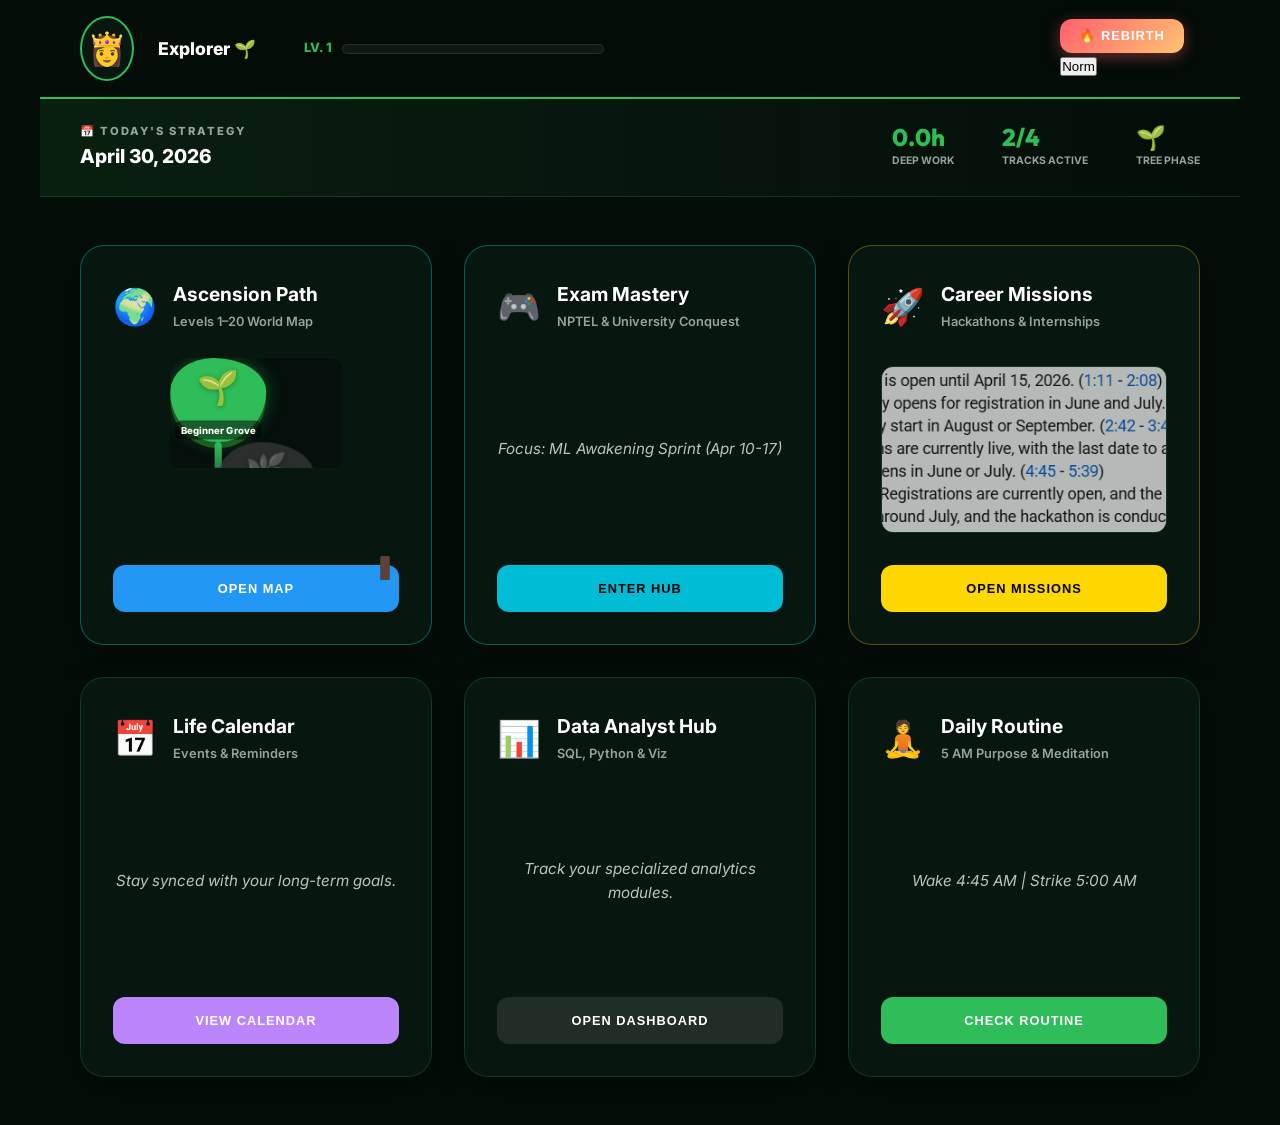
==== commit ed259f54: "🗺️ NAVIGATION FIX: Added 'OPEN MAP' portal and dedicated map.html for the Netflix Hub. 🎬🛡️🚀" ====
--- a/index.html
+++ b/index.html
@@ -69,6 +69,7 @@
                     <div class="tree-trunk"></div>
                     <div id="treeLeaves" class="tree-leaves"></div>
                 </div>
+                <button class="card-btn blue" onclick="window.location.href='map.html'">Open Map</button>
             </div>
 
             <!-- CARD 2: EXAM MASTERY HUB -->
--- a/style.css
+++ b/style.css
@@ -133,6 +133,7 @@
 }
 
 .card-btn.cyan { background: #00bcd4; color: black; }
+.card-btn.blue { background: var(--blue); color: white; }
 .card-btn.gold { background: var(--accent-gold); color: black; }
 .card-btn.purple { background: var(--purple); color: white; }
 .card-btn.grey { background: rgba(255,255,255,0.1); color: white; }
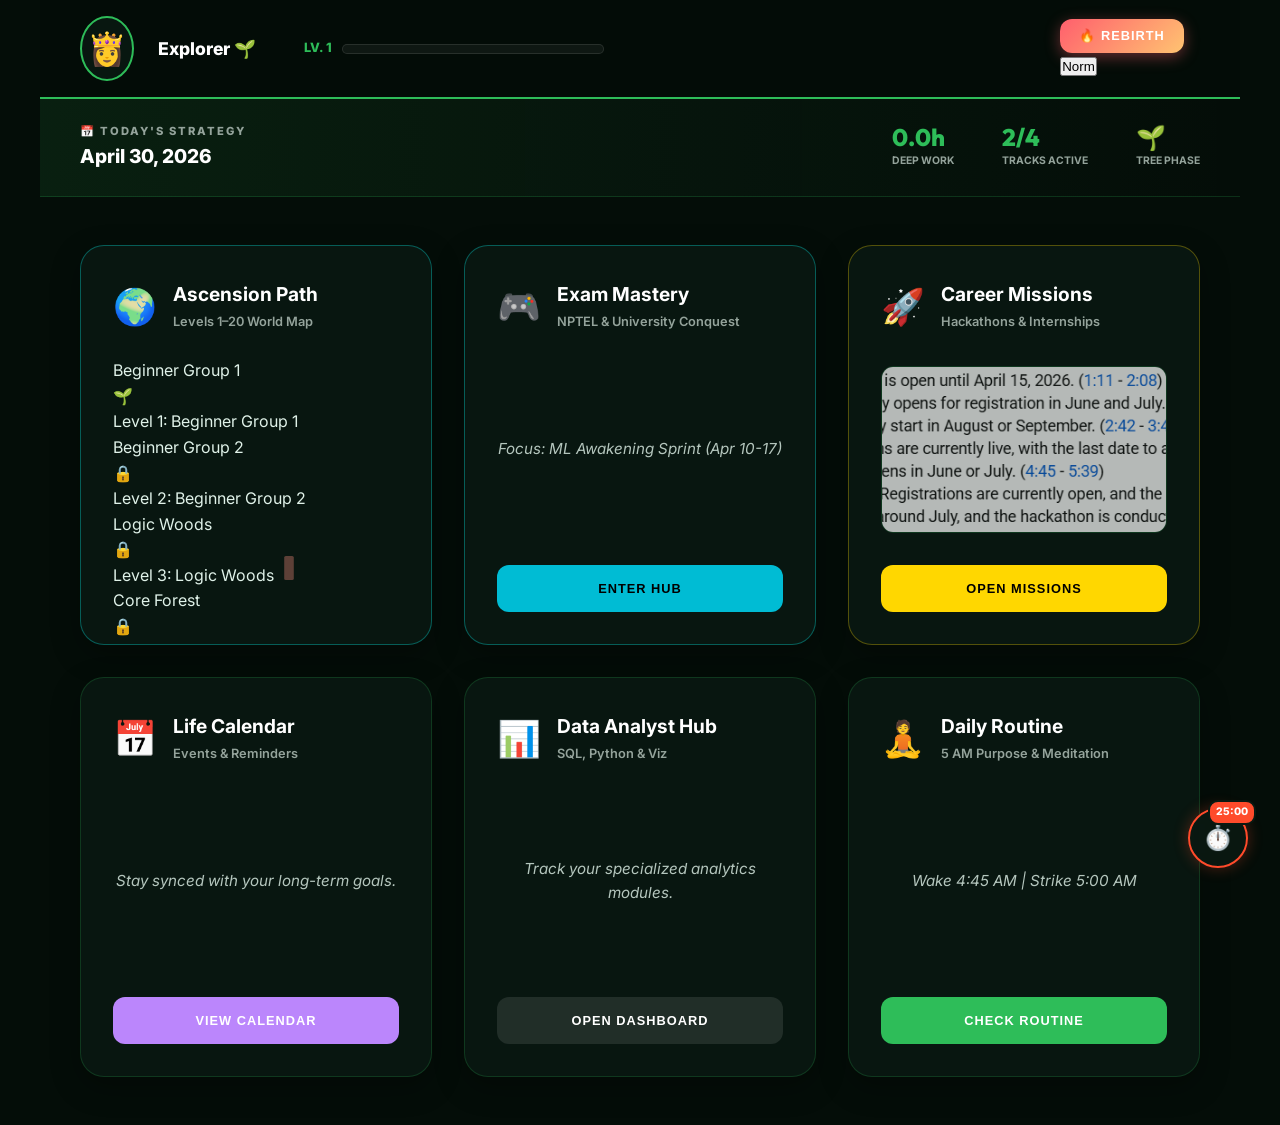
==== commit e8d552b5: "🗺️ ROADMAP & ⏱️ POMO POP-OUT: 20-level Duolingo path and minimalist focus pop-out. 🛡️🚀" ====
--- a/index.html
+++ b/index.html
@@ -69,7 +69,9 @@
                     <div class="tree-trunk"></div>
                     <div id="treeLeaves" class="tree-leaves"></div>
                 </div>
-                <button class="card-btn blue" onclick="window.location.href='map.html'">Open Map</button>
+                <div class="card-footer-btns">
+                    <button class="card-btn blue" onclick="window.location.href='map.html'">🗺️ VIEW MISSION MAP</button>
+                </div>
             </div>
 
             <!-- CARD 2: EXAM MASTERY HUB -->
--- a/style.css
+++ b/style.css
@@ -438,108 +438,144 @@
     display: block;
 }
 
-/* --- Duolingo Island Path Layout --- */
-.level-path-container {
-    padding: 6rem 2rem;
-    display: flex;
-    flex-direction: column;
-    align-items: center;
-    gap: 6rem;
-    max-width: 800px;
-    margin: 0 auto;
+/* --- Exam Battle Hub Layout --- */
+.battle-container {
+    max-width: 1200px;
+    margin: 2rem auto;
+    padding: 0 2.5rem;
+    padding-bottom: 5rem;
+}
+
+.section-title {
+    font-size: 1.4rem;
+    font-weight: 800;
+    color: white;
+    margin-bottom: 1.5rem;
+    letter-spacing: 1px;
+}
+
+/* --- Overview Panel --- */
+.overview-panel {
+    display: grid;
+    grid-template-columns: repeat(3, 1fr);
+    gap: 1.5rem;
+    margin-bottom: 3rem;
+}
+
+.overview-card {
+    background: var(--card-bg);
+    border: 1px solid var(--card-border);
+    border-radius: 20px;
+    padding: 1.5rem;
     position: relative;
-}
-
-.island-node {
-    width: 160px;
-    height: 140px;
-    background: #2e7d32;
-    /* Forest Green */
-    border-radius: 45% 55% 50% 50% / 40% 40% 60% 60%;
-    /* Irregular Island Shape */
-    display: flex;
-    flex-direction: column;
-    justify-content: center;
-    align-items: center;
-    text-align: center;
-    cursor: pointer;
-    transition: var(--transition);
-    position: relative;
-    z-index: 2;
-    box-shadow: 0 10px 0 #1b5e20;
-    /* 3D Depth */
-}
-
-/* Zig-zag offsets for Duolingo feel */
-.island-node:nth-child(4n+1) { transform: translateX(0); }
-.island-node:nth-child(4n+2) { transform: translateX(80px); }
-.island-node:nth-child(4n+3) { transform: translateX(0); }
-.island-node:nth-child(4n+4) { transform: translateX(-80px); }
-
-.island-node.completed {
-    background: #fbc02d;
-    box-shadow: 0 10px 0 #f57f17;
-}
-
-.island-node.active {
-    background: var(--primary);
-    box-shadow: 0 10px 0 #1b5e20, 0 0 30px var(--primary-glow);
-    animation: floatIsland 3s infinite ease-in-out;
-}
-
-@keyframes floatIsland {
-    0%, 100% { transform: translateY(0) scale(1.1); }
-    50% { transform: translateY(-10px) scale(1.12); }
-}
-
-.island-node.locked {
-    background: #424242;
-    box-shadow: 0 10px 0 #212121;
-    filter: grayscale(1) opacity(0.6);
-    cursor: not-allowed;
-    pointer-events: none;
-}
-
-.island-icon {
-    font-size: 3.5rem;
-    margin-bottom: 0.2rem;
-    filter: drop-shadow(0 2px 4px rgba(0, 0, 0, 0.3));
-}
-
-.island-label {
-    font-size: 1rem;
-    font-weight: 800;
+    transition: var(--transition);
+}
+
+.overview-card.urgent { border-left: 5px solid var(--accent-red); }
+.overview-card.urgent h3 { color: var(--accent-red); }
+
+.card-tag {
+    font-size: 0.65rem;
+    font-weight: 800;
+    background: rgba(255,255,255,0.1);
+    padding: 4px 8px;
+    border-radius: 6px;
+    display: inline-block;
+    margin-bottom: 1rem;
+}
+
+.card-icon-big { font-size: 2.5rem; margin-bottom: 1rem; }
+.card-info h3 { font-size: 1.2rem; margin-bottom: 4px; }
+.exam-date { font-size: 0.85rem; color: var(--text-muted); font-weight: 700; }
+.exam-status { font-size: 0.75rem; font-weight: 800; color: var(--accent-gold); display: block; margin-top: 10px; }
+
+/* --- Timetable Card --- */
+.timetable-card { padding: 1rem; overflow: hidden; }
+.timetable-img { width: 100%; border-radius: 12px; filter: contrast(1.1); box-shadow: 0 5px 15px rgba(0,0,0,0.3); cursor: pointer; }
+.delete-card-btn {
+    position: absolute; top: 10px; right: 10px;
+    background: rgba(255,0,0,0.2); color: white; border: none;
+    width: 24px; height: 24px; border-radius: 50%;
+    cursor: pointer; font-weight: 800; transition: 0.3s;
+}
+.delete-card-btn:hover { background: var(--accent-red); transform: scale(1.1); }
+
+/* --- Daily System Panel --- */
+.daily-system-panel {
+    background: rgba(255, 215, 0, 0.05);
+    border: 1px solid var(--accent-gold);
+    border-radius: 20px;
+    padding: 1.5rem;
+    margin-bottom: 3rem;
+}
+
+.system-header { display: flex; justify-content: space-between; align-items: center; margin-bottom: 1.2rem; }
+.system-header h4 { font-weight: 800; color: var(--accent-gold); letter-spacing: 1px; }
+
+.yt-badge {
+    background: var(--accent-red);
     color: white;
-    background: rgba(0, 0, 0, 0.5);
-    padding: 0.2rem 0.6rem;
+    padding: 5px 12px;
+    border-radius: 20px;
+    font-size: 0.7rem;
+    font-weight: 800;
+}
+
+.system-grid {
+    display: flex;
+    flex-wrap: wrap;
+    gap: 0.8rem;
+}
+
+.system-item {
+    background: rgba(255, 255, 255, 0.05);
+    border: 1px solid var(--card-border);
+    padding: 0.5rem 1rem;
+    border-radius: 30px;
+    font-size: 0.8rem;
+    font-weight: 700;
+    color: var(--text-main);
+}
+
+/* Roadmap layout moved to map_roadmap.css */
+
+/* --- Syllabus Hub --- */
+.syllabus-grid {
+    display: grid;
+    grid-template-columns: repeat(auto-fill, minmax(280px, 1fr));
+    gap: 1.5rem;
+}
+
+.subject-card {
+    background: rgba(255,255,255,0.03);
+    border: 1px solid var(--card-border);
+    border-radius: 20px;
+    padding: 1.5rem;
+    transition: var(--transition);
+}
+
+.subject-card:hover { transform: translateY(-5px); border-color: var(--blue); }
+
+.subject-card h4 { font-size: 1.1rem; margin-bottom: 1rem; color: var(--blue); }
+
+.module-tracker { display: flex; flex-direction: column; gap: 8px; }
+.module-item {
+    display: flex;
+    justify-content: space-between;
+    align-items: center;
+    background: rgba(255,255,255,0.03);
+    padding: 8px 12px;
     border-radius: 10px;
-    margin-top: 0.5rem;
-}
-
-/* Duolingo Connectors (The Path) */
-.island-connector {
-    width: 12px;
-    background: #333;
-    position: absolute;
-    top: 100%;
-    left: 50%;
-    transform: translateX(-50%);
-    height: 6rem;
-    z-index: 1;
-    border-radius: 6px;
-}
-
-.island-node.completed .island-connector {
-    background: #fbc02d;
-}
-
-.island-node.active .island-connector {
-    background: linear-gradient(to bottom, var(--primary), #333);
-}
-
-.island-node:last-child .island-connector {
-    display: none;
-}
+    font-size: 0.8rem;
+    cursor: pointer;
+}
+.module-item.completed { color: var(--primary); background: rgba(46,189,89,0.1); }
+
+.progress-info { font-size: 0.75rem; color: var(--text-muted); margin-bottom: 8px; display: block; }
+
+/* --- Border Glows --- */
+.border-glow-red { border: 1px solid rgba(255, 75, 43, 0.3) !important; }
+.border-glow-blue { border: 1px solid rgba(33, 150, 243, 0.3) !important; }
 
 /* --- Phoenix Reset Button --- */
 .phoenix-reset-btn {
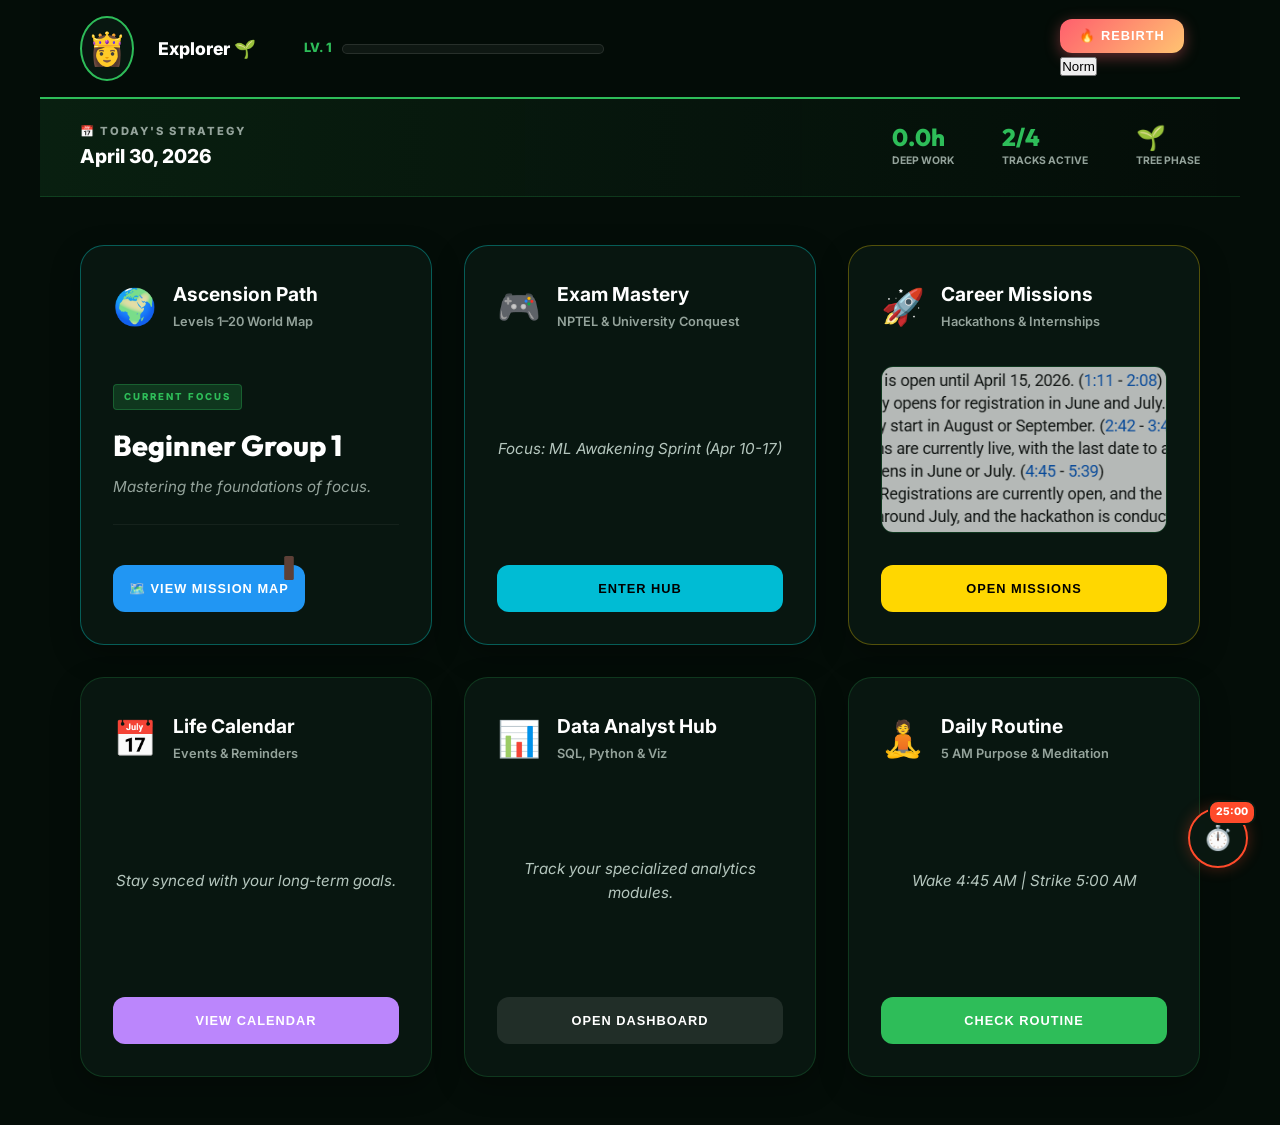
==== commit a7c8a754: "📺 ALWAYS-ON-TOP POMO: Implemented Document Picture-in-Picture for persistent focus. 🛰️🚀" ====
--- a/index.html
+++ b/index.html
@@ -5,6 +5,7 @@
     <meta name="viewport" content="width=device-width, initial-scale=1.0">
     <title>SkillUp 2027 | Mission Control Hub</title>
     <link rel="stylesheet" href="style.css">
+    <link rel="stylesheet" href="hub_polish.css">
     <link href="https://fonts.googleapis.com/css2?family=Outfit:wght@400;700;800&family=Inter:wght@400;700&display=swap" rel="stylesheet">
 </head>
 <body class="theme-normal">
@@ -63,12 +64,19 @@
                         <p>Levels 1–20 World Map</p>
                     </div>
                 </div>
-                <div id="levelPath" class="path-preview-container"></div>
+                
+                <div class="card-mission-brief">
+                    <div class="mission-status-badge">CURRENT FOCUS</div>
+                    <h2 id="hubCurrentLevel">Beginner Group 1</h2>
+                    <p id="hubLevelDesc">Mastering the foundations of focus.</p>
+                </div>
+
                 <!-- THE TREE OF RESILIENCE -->
                 <div class="tree-of-resilience" id="streakTree">
                     <div class="tree-trunk"></div>
                     <div id="treeLeaves" class="tree-leaves"></div>
                 </div>
+
                 <div class="card-footer-btns">
                     <button class="card-btn blue" onclick="window.location.href='map.html'">🗺️ VIEW MISSION MAP</button>
                 </div>
--- a/hub_polish.css
+++ b/hub_polish.css
@@ -0,0 +1,42 @@
+/* --- Hub Card Mission Briefing 🎯 --- */
+.card-mission-brief {
+    flex-grow: 1;
+    padding: 1rem 0;
+    display: flex;
+    flex-direction: column;
+    justify-content: center;
+}
+
+.mission-status-badge {
+    font-size: 0.6rem;
+    font-weight: 800;
+    letter-spacing: 2px;
+    background: rgba(46, 189, 89, 0.2);
+    color: #2ebd59;
+    padding: 4px 10px;
+    border-radius: 4px;
+    width: fit-content;
+    margin-bottom: 0.8rem;
+    border: 1px solid rgba(46, 189, 89, 0.3);
+}
+
+.card-mission-brief h2 {
+    font-size: 1.8rem;
+    margin: 0 0 0.5rem 0;
+    color: white;
+    font-family: 'Outfit', sans-serif;
+}
+
+.card-mission-brief p {
+    font-size: 0.95rem;
+    color: #94a39b;
+    font-style: italic;
+    line-height: 1.4;
+    margin: 0;
+}
+
+.world-map-card .card-footer-btns {
+    border-top: 1px solid rgba(255, 255, 255, 0.05);
+    padding-top: 1rem;
+    margin-top: auto;
+}
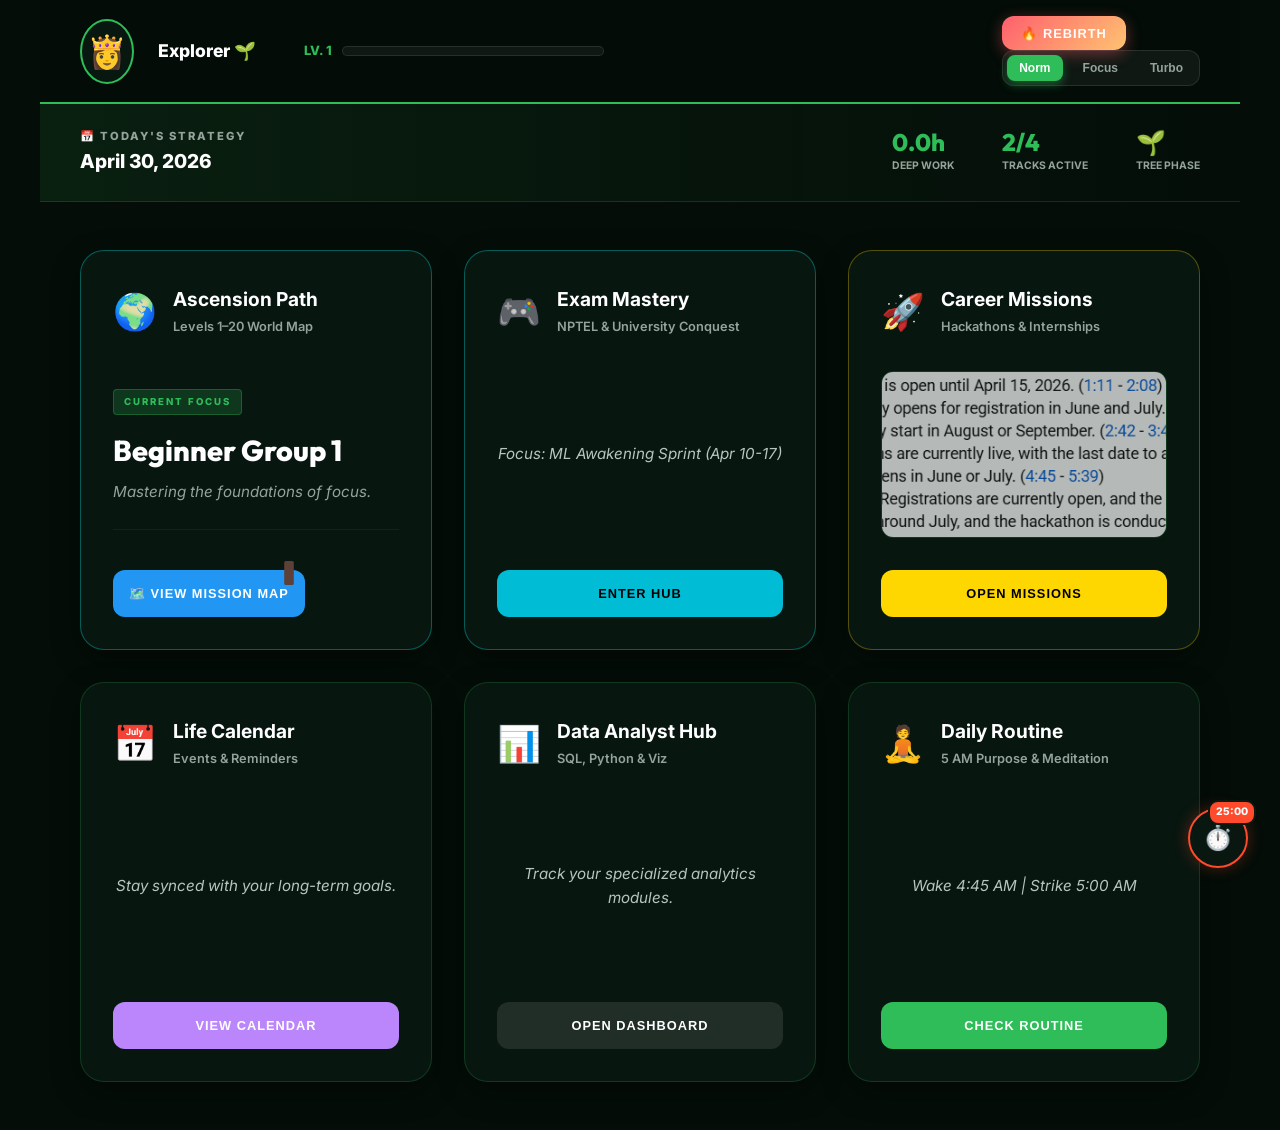
==== commit f0048025: "🚀 ELITE UPGRADE: Auto-pomo, Energy Themes, and HUD Audit Complete. 🛡️⏱️" ====
--- a/index.html
+++ b/index.html
@@ -6,6 +6,7 @@
     <title>SkillUp 2027 | Mission Control Hub</title>
     <link rel="stylesheet" href="style.css">
     <link rel="stylesheet" href="hub_polish.css">
+    <link rel="stylesheet" href="theme_engine.css">
     <link href="https://fonts.googleapis.com/css2?family=Outfit:wght@400;700;800&family=Inter:wght@400;700&display=swap" rel="stylesheet">
 </head>
 <body class="theme-normal">
@@ -26,6 +27,8 @@
                 <button class="phoenix-reset-btn" onclick="window.phoenixReset()">🔥 Rebirth</button>
                 <div id="energySelector" class="energy-modes">
                     <button class="energy-btn active" data-mode="normal">Norm</button>
+                    <button class="energy-btn" data-mode="focus">Focus</button>
+                    <button class="energy-btn" data-mode="turbo">Turbo</button>
                 </div>
             </div>
         </header>
--- a/theme_engine.css
+++ b/theme_engine.css
@@ -0,0 +1,57 @@
+/* theme_engine.css: Dynamic Energy Themes 🔋🛡️🚀 */
+
+/* --- Focus Mode (Deep Blue) --- */
+body.theme-focus {
+    --primary: #2196f3;
+    --primary-glow: rgba(33, 150, 243, 0.4);
+    --card-border: rgba(33, 150, 243, 0.2);
+}
+
+body.theme-focus .status-bar {
+    border-bottom: 2px solid #2196f3;
+}
+
+/* --- Turbo Mode (Neon Orange/Red) --- */
+body.theme-turbo {
+    --primary: #ff4b2b;
+    --primary-glow: rgba(255, 75, 43, 0.4);
+    --card-border: rgba(255, 75, 43, 0.2);
+    --bg-dark: #0d0404;
+}
+
+body.theme-turbo .status-bar {
+    border-bottom: 2px solid #ff4b2b;
+}
+
+/* Energy Selector Styling */
+.energy-modes {
+    display: flex;
+    gap: 8px;
+    background: rgba(255, 255, 255, 0.05);
+    padding: 4px;
+    border-radius: 12px;
+    border: 1px solid rgba(255, 255, 255, 0.1);
+}
+
+.energy-btn {
+    background: transparent;
+    border: none;
+    color: #94a39b;
+    padding: 6px 12px;
+    border-radius: 8px;
+    font-size: 0.75rem;
+    font-weight: 800;
+    cursor: pointer;
+    transition: all 0.4s cubic-bezier(0.175, 0.885, 0.32, 1.275);
+}
+
+.energy-btn.active {
+    background: var(--primary);
+    color: white !important;
+    box-shadow: 0 4px 10px var(--primary-glow);
+}
+
+.energy-btn:hover:not(.active) {
+    background: rgba(255, 255, 255, 0.1);
+    color: white;
+}
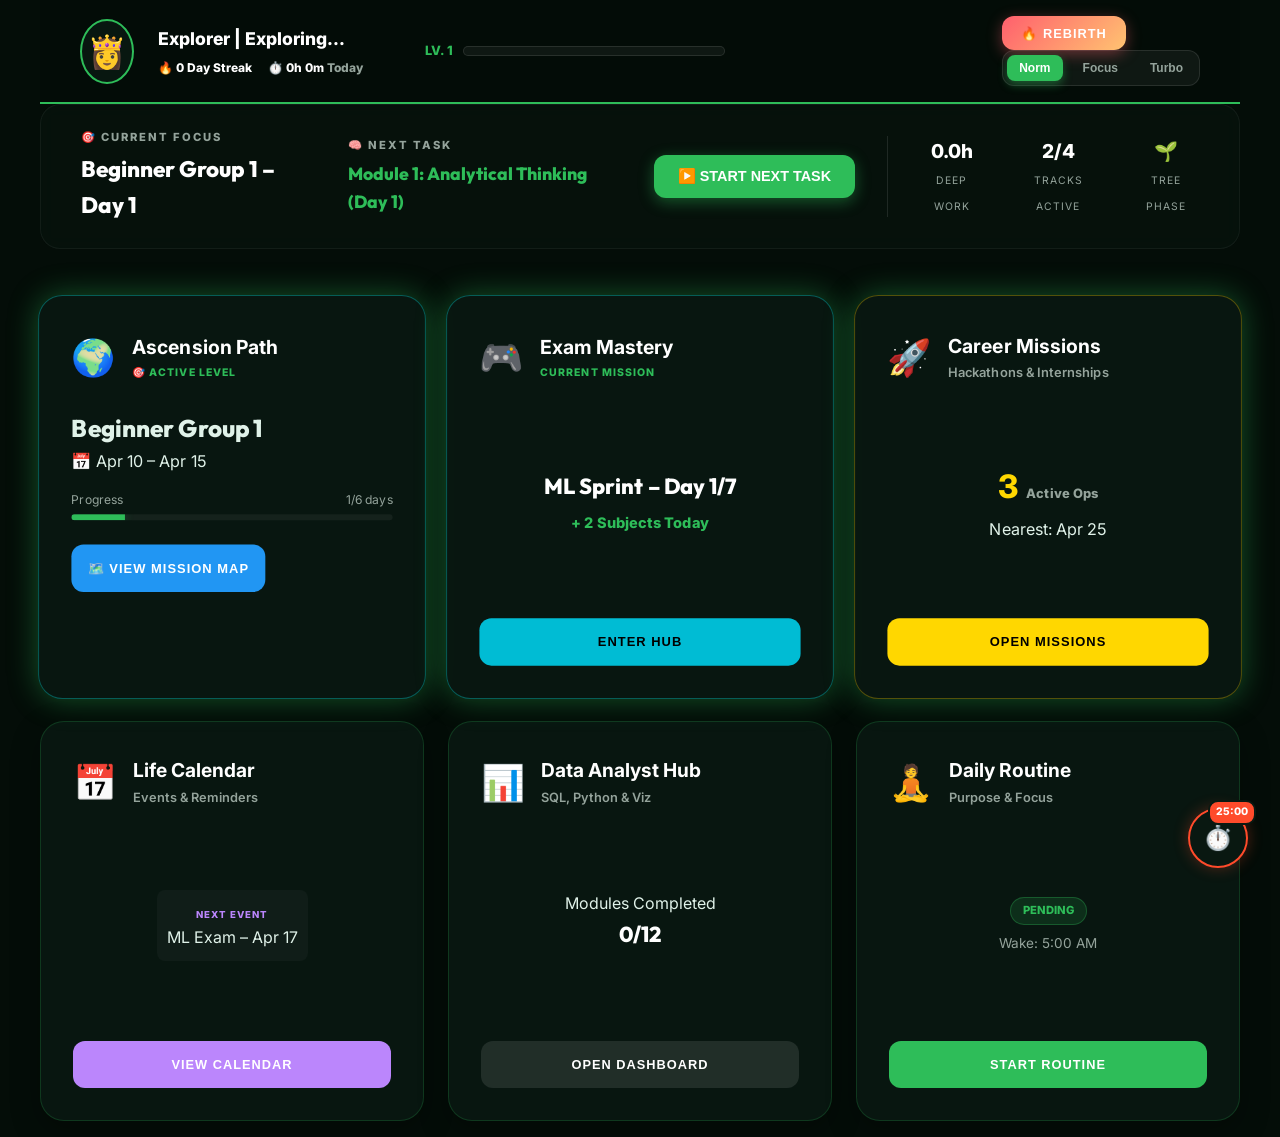
==== commit 7038db4d: "🎮 BATTLE READY: 11-Level Exam Campaign & Mission Control HUD. 🛡️⚔️🚀" ====
--- a/index.html
+++ b/index.html
@@ -16,8 +16,14 @@
         <!-- 1. HEADER / STATUS BAR (TOP) -->
         <header class="game-hud status-bar">
             <div class="player-stats">
-                <div class="player-avatar">👸</div>
-                <div id="playerRank" class="rank-title">Phoenix Reborn 🔥</div>
+                <div class="player-avatar" id="hubAvatar">👸</div>
+                <div class="player-identity">
+                    <div id="playerRank" class="rank-title">Phoenix Reborn 🔥</div>
+                    <div class="player-stats-row">
+                        <span class="hub-stat-item">🔥 <span id="hubStreak">3 Day Streak</span></span>
+                        <span class="hub-stat-item">⏱️ <span id="hubFocusTime">2h 15m</span> Today</span>
+                    </div>
+                </div>
                 <div class="xp-container">
                     <span class="xp-label">LV. <span id="playerLevel">1</span></span>
                     <div class="xp-bar-bg"><div id="xpFill" class="xp-bar-fill"></div></div>
@@ -34,23 +40,33 @@
         </header>
 
         <!-- 2. TODAY'S PROGRESS STRIP (FOCUS AREA) -->
-        <div class="progress-strip">
-            <div class="strip-header">
-                <span>📅 TODAY'S STRATEGY</span>
-                <span class="status-date" id="currentDate">April 30, 2026</span>
-            </div>
-            <div class="strip-grid">
-                <div class="strip-item">
-                    <span class="strip-value" id="statusFocusHours">0.0h</span>
-                    <span class="strip-label">Deep Work</span>
-                </div>
-                <div class="strip-item">
-                    <span class="strip-value">2/4</span>
-                    <span class="strip-label">Tracks Active</span>
-                </div>
-                <div class="strip-item">
-                    <span class="strip-value" id="treePhaseEmoji">🌱</span>
-                    <span class="strip-label">Tree Phase</span>
+        <div class="progress-strip-overhaul">
+            <div class="strip-main-info">
+                <div class="mission-briefing">
+                    <span class="brief-label">🎯 CURRENT FOCUS</span>
+                    <h2 id="hubCurrentMission">Beginner Group 1 – Day 2</h2>
+                </div>
+                <div class="next-task-alert">
+                    <span class="brief-label">🧠 NEXT TASK</span>
+                    <h3 id="hubNextTask">ML – Regression Basics (1.5h)</h3>
+                </div>
+                <button class="start-task-btn" onclick="togglePomoPanel()">
+                    ▶️ START NEXT TASK
+                </button>
+            </div>
+            
+            <div class="strip-stats-mini">
+                <div class="mini-stat">
+                    <span id="statusFocusHours">0.0h</span>
+                    <label>Deep Work</label>
+                </div>
+                <div class="mini-stat">
+                    <span>2/4</span>
+                    <label>Tracks Active</label>
+                </div>
+                <div class="mini-stat">
+                    <span id="treePhaseEmoji">🌱</span>
+                    <label>Tree Phase</label>
                 </div>
             </div>
         </div>
@@ -58,26 +74,27 @@
         <!-- 3. MAIN CONTENT GRID (2x3 NETFLIX HUB) -->
         <main class="hub-grid">
             
-            <!-- CARD 1: WORLD MAP (ASCENSION PATH) -->
-            <div class="hub-card world-map-card border-glow-cyan">
+            <!-- CARD 1: WORLD MAP (ASCENSION PATH) - PRIORITY HIGH -->
+            <div class="hub-card world-map-card border-glow-cyan priority-high">
                 <div class="card-header">
                     <span class="card-icon">🌍</span>
                     <div class="card-titles">
                         <h4>Ascension Path</h4>
-                        <p>Levels 1–20 World Map</p>
+                        <div class="active-level-label">🎯 ACTIVE LEVEL</div>
                     </div>
                 </div>
                 
                 <div class="card-mission-brief">
-                    <div class="mission-status-badge">CURRENT FOCUS</div>
                     <h2 id="hubCurrentLevel">Beginner Group 1</h2>
-                    <p id="hubLevelDesc">Mastering the foundations of focus.</p>
-                </div>
-
-                <!-- THE TREE OF RESILIENCE -->
-                <div class="tree-of-resilience" id="streakTree">
-                    <div class="tree-trunk"></div>
-                    <div id="treeLeaves" class="tree-leaves"></div>
+                    <p class="card-date-range">📅 Apr 10 – Apr 15</p>
+                    
+                    <div class="card-progress-container">
+                        <div class="progress-details">
+                            <span>Progress</span>
+                            <span id="hubLevelProgressText">2/6 days</span>
+                        </div>
+                        <div class="mini-progress-bar"><div id="hubLevelBar" class="bar-fill" style="width: 33%"></div></div>
+                    </div>
                 </div>
 
                 <div class="card-footer-btns">
@@ -85,23 +102,24 @@
                 </div>
             </div>
 
-            <!-- CARD 2: EXAM MASTERY HUB -->
-            <div class="hub-card exam-card border-glow-cyan">
+            <!-- CARD 2: EXAM MASTERY HUB - PRIORITY HIGH -->
+            <div class="hub-card exam-card border-glow-cyan priority-high">
                 <div class="card-header">
                     <span class="card-icon">🎮</span>
                     <div class="card-titles">
                         <h4>Exam Mastery</h4>
-                        <p>NPTEL & University Conquest</p>
-                    </div>
-                </div>
-                <div class="card-body-preview">
-                    <p class="preview-text">Focus: ML Awakening Sprint (Apr 10-17)</p>
+                        <div class="active-level-label">CURRENT MISSION</div>
+                    </div>
+                </div>
+                <div class="card-body-preview">
+                    <h3 id="hubExamMission">ML Sprint – Day 1/7</h3>
+                    <p class="preview-text-green">+ 2 Subjects Today</p>
                 </div>
                 <button class="card-btn cyan" onclick="window.location.href='exam.html'">Enter Hub</button>
             </div>
 
-            <!-- CARD 3: UPCOMING MISSIONS -->
-            <div class="hub-card missions-card border-glow-gold">
+            <!-- CARD 3: UPCOMING MISSIONS - PRIORITY HIGH -->
+            <div class="hub-card missions-card border-glow-gold priority-high">
                 <div class="card-header">
                     <span class="card-icon">🚀</span>
                     <div class="card-titles">
@@ -109,11 +127,17 @@
                         <p>Hackathons & Internships</p>
                     </div>
                 </div>
-                <div class="card-img-preview">
-                    <img src="hackathons.png" alt="Missions" class="hub-preview-img">
+                <div class="card-body-preview">
+                    <div class="mission-stat-box">
+                        <span id="hubMissionCount" class="stat-big">3</span>
+                        <span class="stat-label">Active Ops</span>
+                    </div>
+                    <p id="hubNextDeadline" class="deadline-text">Nearest: Apr 25</p>
                 </div>
                 <button class="card-btn gold" onclick="window.location.href='hackathons.html'">Open Missions</button>
             </div>
+
+            <!-- ROW 2: SUPPORT CARDS -->
 
             <!-- CARD 4: LIVE CALENDAR -->
             <div class="hub-card calendar-card border-glow-purple">
@@ -125,7 +149,10 @@
                     </div>
                 </div>
                 <div class="card-body-preview">
-                    <p class="preview-text">Stay synced with your long-term goals.</p>
+                    <div class="next-event-snippet">
+                        <span class="snippet-label">NEXT EVENT</span>
+                        <p id="hubNextEvent">ML Exam – Apr 17</p>
+                    </div>
                 </div>
                 <button class="card-btn purple" onclick="window.location.href='calendar.html'">View Calendar</button>
             </div>
@@ -140,7 +167,10 @@
                     </div>
                 </div>
                 <div class="card-body-preview">
-                    <p class="preview-text">Track your specialized analytics modules.</p>
+                    <div class="data-progress-box">
+                        <span class="progress-label">Modules Completed</span>
+                        <h3 id="hubDAProgress">0/12</h3>
+                    </div>
                 </div>
                 <button class="card-btn grey" onclick="window.location.href='data_analyst.html'">Open Dashboard</button>
             </div>
@@ -151,15 +181,15 @@
                     <span class="card-icon">🧘</span>
                     <div class="card-titles">
                         <h4>Daily Routine</h4>
-                        <p>5 AM Purpose & Meditation</p>
-                    </div>
-                </div>
-                <div class="card-body-preview">
-                    <p class="preview-text">Wake 4:45 AM | Strike 5:00 AM</p>
-                </div>
-                <button class="card-btn green" onclick="showToast('🍃 Mindset is power.')">Check Routine</button>
-            </div>
-
+                        <p>Purpose & Focus</p>
+                    </div>
+                </div>
+                <div class="card-body-preview">
+                    <div class="routine-status-badge" id="hubRoutineStatus">PENDING</div>
+                    <p class="wake-time">Wake: 5:00 AM</p>
+                </div>
+                <button class="card-btn green" onclick="window.location.href='routine.html'">Start Routine</button>
+            </div>
         </main>
     </div>
 
--- a/hub_polish.css
+++ b/hub_polish.css
@@ -1,42 +1,149 @@
-/* --- Hub Card Mission Briefing 🎯 --- */
-.card-mission-brief {
-    flex-grow: 1;
+/* hub_polish.css: Mission Control UI Refinement 🛰️🚀🛡️ */
+
+/* --- Priority Grid Hierarchy --- */
+.hub-grid {
+    display: grid;
+    grid-template-columns: repeat(3, 1fr);
+    gap: 1.5rem;
     padding: 1rem 0;
-    display: flex;
-    flex-direction: column;
-    justify-content: center;
 }
 
-.mission-status-badge {
-    font-size: 0.6rem;
+.hub-card.priority-high {
+    transform: scale(1.01);
+    border: 2px solid var(--primary);
+    box-shadow: 0 0 30px var(--primary-glow);
+    z-index: 2;
+}
+
+.active-level-label {
+    font-size: 0.65rem;
     font-weight: 800;
+    color: var(--primary);
+    letter-spacing: 1px;
+    margin-top: 2px;
+}
+
+/* --- Today's Strategy Overhaul --- */
+.progress-strip-overhaul {
+    background: rgba(10, 25, 18, 0.4);
+    backdrop-filter: blur(10px);
+    border: 1px solid rgba(255, 255, 255, 0.05);
+    border-radius: 20px;
+    padding: 1.5rem 2.5rem;
+    margin-bottom: 2rem;
+    display: flex;
+    justify-content: space-between;
+    align-items: center;
+    gap: 2rem;
+}
+
+.strip-main-info {
+    display: flex;
+    align-items: center;
+    gap: 3rem;
+    flex-grow: 1;
+}
+
+.brief-label {
+    font-size: 0.7rem;
+    font-weight: 800;
+    color: var(--text-muted);
     letter-spacing: 2px;
-    background: rgba(46, 189, 89, 0.2);
-    color: #2ebd59;
-    padding: 4px 10px;
-    border-radius: 4px;
+    display: block;
+    margin-bottom: 5px;
+}
+
+.strip-main-info h2 { font-size: 1.4rem; color: white; }
+.strip-main-info h3 { font-size: 1.1rem; color: var(--primary); }
+
+.start-task-btn {
+    background: var(--primary);
+    color: white;
+    border: none;
+    padding: 0.8rem 1.5rem;
+    border-radius: 12px;
+    font-weight: 800;
+    font-size: 0.9rem;
+    cursor: pointer;
+    transition: var(--transition);
+    box-shadow: 0 4px 15px var(--primary-glow);
+    white-space: nowrap;
+}
+
+.start-task-btn:hover {
+    transform: translateY(-2px);
+    filter: brightness(1.1);
+    box-shadow: 0 6px 20px var(--primary-glow);
+}
+
+.strip-stats-mini {
+    display: flex;
+    gap: 2rem;
+    border-left: 1px solid rgba(255, 255, 255, 0.1);
+    padding-left: 2rem;
+}
+
+.mini-stat { text-align: center; }
+.mini-stat span { display: block; font-size: 1.2rem; font-weight: 800; color: white; }
+.mini-stat label { font-size: 0.65rem; color: var(--text-muted); text-transform: uppercase; letter-spacing: 1px; }
+
+/* --- Mini Progress Bar --- */
+.card-progress-container { margin-top: 1rem; }
+.progress-details { display: flex; justify-content: space-between; font-size: 0.75rem; color: var(--text-muted); margin-bottom: 5px; }
+
+.mini-progress-bar {
+    height: 6px;
+    background: rgba(255, 255, 255, 0.05);
+    border-radius: 3px;
+    overflow: hidden;
+}
+
+.bar-fill {
+    height: 100%;
+    background: var(--primary);
+    box-shadow: 0 0 10px var(--primary-glow);
+    transition: width 1s ease;
+}
+
+/* --- Card Body Previews --- */
+.card-body-preview { padding: 1rem 0; flex-grow: 1; display: flex; flex-direction: column; justify-content: center; }
+.card-body-preview h3 { font-size: 1.35rem; margin-bottom: 0.5rem; color: white; }
+.preview-text-green { color: var(--primary); font-weight: 800; font-size: 0.9rem; }
+
+.mission-stat-box { display: flex; align-items: baseline; gap: 8px; margin-bottom: 5px; }
+.stat-big { font-size: 2rem; font-weight: 800; color: #ffd700; }
+.stat-label { font-size: 0.8rem; color: var(--text-muted); font-weight: 800; }
+
+.next-event-snippet { background: rgba(255, 255, 255, 0.03); padding: 10px; border-radius: 8px; }
+.snippet-label { font-size: 0.6rem; color: var(--purple); font-weight: 800; letter-spacing: 1px; }
+
+.routine-status-badge {
+    background: rgba(46, 189, 89, 0.15);
+    color: var(--primary);
+    padding: 4px 12px;
+    border-radius: 20px;
+    font-size: 0.7rem;
+    font-weight: 800;
     width: fit-content;
-    margin-bottom: 0.8rem;
+    margin-bottom: 8px;
     border: 1px solid rgba(46, 189, 89, 0.3);
 }
 
-.card-mission-brief h2 {
-    font-size: 1.8rem;
-    margin: 0 0 0.5rem 0;
-    color: white;
-    font-family: 'Outfit', sans-serif;
+.wake-time { font-size: 0.85rem; color: var(--text-muted); }
+
+/* --- Header Stats --- */
+.player-identity { margin-right: 2rem; }
+.player-stats-row { display: flex; gap: 1rem; margin-top: 4px; }
+.hub-stat-item { font-size: 0.75rem; font-weight: 800; color: var(--text-muted); }
+.hub-stat-item span { color: white; }
+
+/* --- Pomo Pulse --- */
+.pomo-fab.pomo-active {
+    animation: pomo-pulse 2s infinite;
 }
 
-.card-mission-brief p {
-    font-size: 0.95rem;
-    color: #94a39b;
-    font-style: italic;
-    line-height: 1.4;
-    margin: 0;
+@keyframes pomo-pulse {
+    0% { box-shadow: 0 0 0 0 rgba(46, 189, 89, 0.4); }
+    70% { box-shadow: 0 0 0 15px rgba(46, 189, 89, 0); }
+    100% { box-shadow: 0 0 0 0 rgba(46, 189, 89, 0); }
 }
-
-.world-map-card .card-footer-btns {
-    border-top: 1px solid rgba(255, 255, 255, 0.05);
-    padding-top: 1rem;
-    margin-top: auto;
-}
